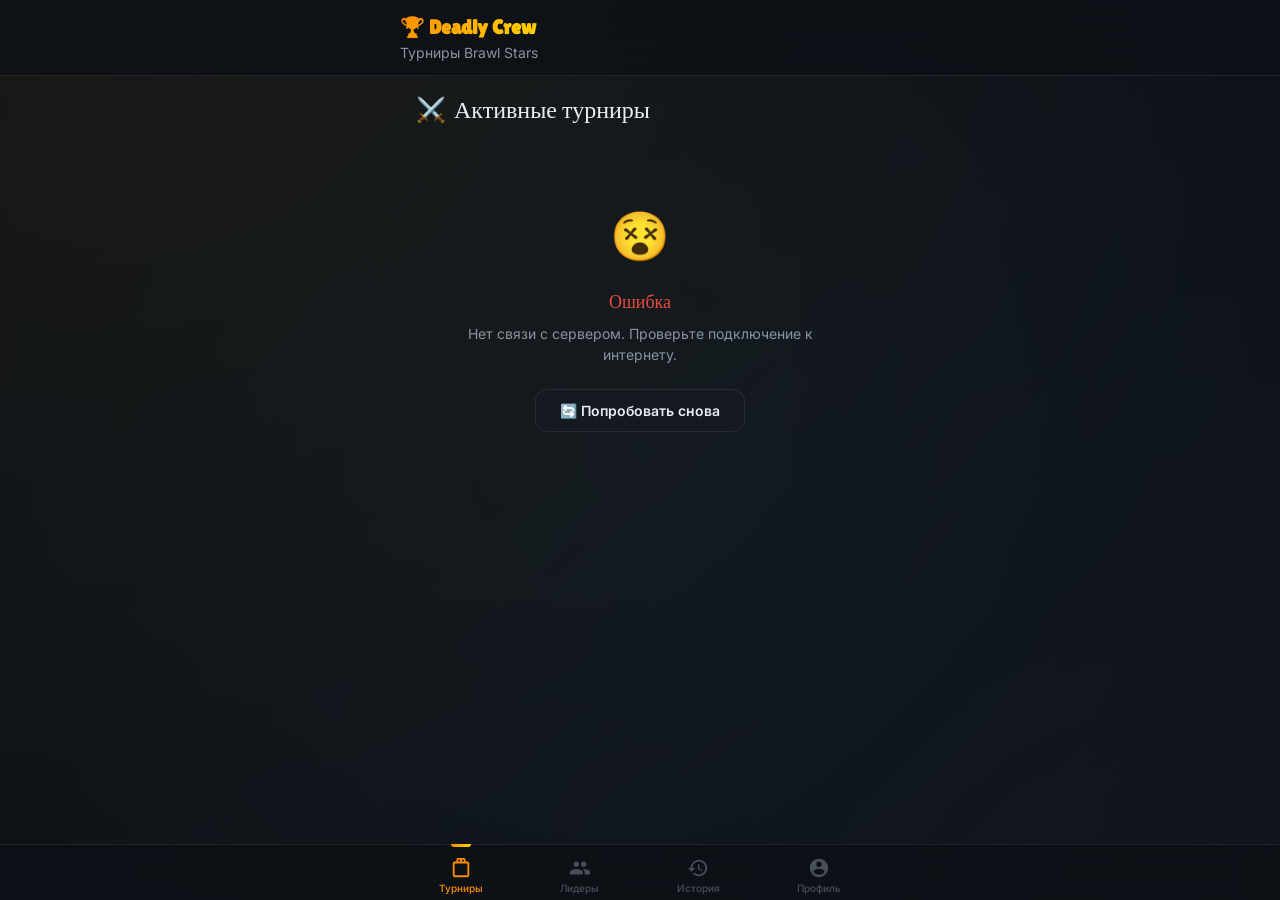
==== index.html @ 85d2be41 "Add files via upload" ====
<!DOCTYPE html>
<html lang="ru">
<head>
  <meta charset="UTF-8">
  <meta name="viewport" content="width=device-width, initial-scale=1.0, maximum-scale=1.0, user-scalable=no">
  <title>Deadly Crew Tournaments</title>
  <link rel="stylesheet" href="css/style.css">
</head>
<body>

  <!-- Header -->
  <header class="header">
    <div class="header__inner">
      <div>
        <h1 class="header__title">🏆 Deadly Crew</h1>
        <p class="header__subtitle">Турниры Brawl Stars</p>
      </div>
      <div id="admin-indicator" class="badge badge--draft hidden">Admin</div>
    </div>
  </header>

  <!-- Main Content -->
  <main class="container page animate-fade-in">
    <div class="page-title">
      <span>⚔️</span> Активные турниры
    </div>

    <!-- Tournaments List -->
    <div id="tournaments-list" class="stagger-children">
      <!-- Loading skeletons will be inserted here -->
    </div>
  </main>

  <!-- Bottom Navigation -->
  <nav class="bottom-nav">
    <div class="bottom-nav__inner">
      <a href="index.html" class="bottom-nav__item bottom-nav__item--active" data-nav="tournaments">
        <svg viewBox="0 0 24 24">
          <path d="M19 5h-2V3c0-1.1-.9-2-2-2H9c-1.1 0-2 .9-2 2v2H5c-1.1 0-2 .9-2 2v13c0 1.1.9 2 2 2h14c1.1 0 2-.9 2-2V7c0-1.1-.9-2-2-2zm-6-2h2v2h-2V3zm-4 0h2v2H9V3zm10 17H5V7h14v13z"/>
        </svg>
        <span>Турниры</span>
      </a>
      <a href="leaderboard.html" class="bottom-nav__item" data-nav="leaderboard">
        <svg viewBox="0 0 24 24">
          <path d="M16 11c1.66 0 2.99-1.34 2.99-3S17.66 5 16 5s-3 1.34-3 3 1.34 3 3 3zm-8 0c1.66 0 2.99-1.34 2.99-3S9.66 5 8 5 5 6.34 5 8s1.34 3 3 3zm0 2c-2.33 0-7 1.17-7 3.5V19h14v-2.5c0-2.33-4.67-3.5-7-3.5zm8 0c-.29 0-.62.02-.97.05 1.16.84 1.97 1.97 1.97 3.45V19h6v-2.5c0-2.33-4.67-3.5-7-3.5z"/>
        </svg>
        <span>Лидеры</span>
      </a>
      <a href="history.html" class="bottom-nav__item" data-nav="history">
        <svg viewBox="0 0 24 24">
          <path d="M13 3c-4.97 0-9 4.03-9 9H1l3.89 3.89.07.14L9 12H6c0-3.87 3.13-7 7-7s7 3.13 7 7-3.13 7-7 7c-1.93 0-3.68-.79-4.94-2.06l-1.42 1.42C8.27 19.99 10.51 21 13 21c4.97 0 9-4.03 9-9s-4.03-9-9-9zm-1 5v5l4.28 2.54.72-1.21-3.5-2.08V8H12z"/>
        </svg>
        <span>История</span>
      </a>
      <a href="profile.html" class="bottom-nav__item" data-nav="profile">
        <svg viewBox="0 0 24 24">
          <path d="M12 2C6.48 2 2 6.48 2 12s4.48 10 10 10 10-4.48 10-10S17.52 2 12 2zm0 3c1.66 0 3 1.34 3 3s-1.34 3-3 3-3-1.34-3-3 1.34-3 3-3zm0 14.2c-2.5 0-4.71-1.28-6-3.22.03-1.99 4-3.08 6-3.08 1.99 0 5.97 1.09 6 3.08-1.29 1.94-3.5 3.22-6 3.22z"/>
        </svg>
        <span>Профиль</span>
      </a>
    </div>
  </nav>

  <!-- Telegram WebApp SDK -->
  <script src="https://telegram.org/js/telegram-web-app.js"></script>
  <!-- App JS -->
  <script src="js/telegram.js"></script>
  <script src="js/api.js"></script>
  <script src="js/app.js"></script>
  <script>
    document.addEventListener('DOMContentLoaded', async () => {
      App.init({ page: 'index', activeNav: 'tournaments' });

      const listContainer = document.getElementById('tournaments-list');
      App.showSkeletons(listContainer, 3);

      try {
        // Check if user is admin
        try {
          const adminCheck = await API.checkAdmin();
          if (adminCheck && adminCheck.is_admin) {
            const ind = document.getElementById('admin-indicator');
            ind.classList.remove('hidden');
            ind.addEventListener('click', () => {
              App.navigate('admin/index.html');
            });
          }
        } catch (e) {
          // Non-admin or unauthorized, ignore
        }

        // Fetch tournaments
        const tournaments = await API.getTournaments();
        listContainer.innerHTML = '';

        // Filter out completed ones, only show draft, registration, active
        const activeTournaments = tournaments.filter(t => t.status !== 'completed');

        if (activeTournaments.length === 0) {
          App.showEmpty(
            listContainer,
            '⚔️',
            'Нет активных турниров',
            'Следите за новостями клуба, скоро начнется новый турнир!'
          );
          return;
        }

        activeTournaments.forEach(t => {
          const card = document.createElement('div');
          card.className = 'card tournament-card animate-slide-up';
          card.addEventListener('click', () => {
            App.navigate('tournament.html', { id: t.id });
          });

          const isRegBadge = t.is_registered ? `<span class="badge badge--registration">✓ Вы участвуете</span>` : '';

          card.innerHTML = `
            <div class="tournament-card__header">
              <h3 class="tournament-card__title">${App.escapeHtml(t.title)}</h3>
              ${App.statusBadge(t.status)}
            </div>
            <p class="tournament-card__desc">${App.escapeHtml(t.description || 'Описание отсутствует.')}</p>
            <div class="tournament-card__meta">
              ${App.modeBadge(t.game_mode)}
              <span class="badge badge--mode">${App.escapeHtml(t.tournament_type)}</span>
              ${isRegBadge}
            </div>
            <div class="tournament-card__footer">
              <span class="tournament-card__players">
                <svg viewBox="0 0 24 24"><path d="M16 11c1.66 0 2.99-1.34 2.99-3S17.66 5 16 5s-3 1.34-3 3 1.34 3 3 3zm-8 0c1.66 0 2.99-1.34 2.99-3S9.66 5 8 5 5 6.34 5 8s1.34 3 3 3zm0 2c-2.33 0-7 1.17-7 3.5V19h14v-2.5c0-2.33-4.67-3.5-7-3.5z"/></svg>
                ${t.participant_count} / ${t.max_participants} участников
              </span>
              <button class="btn btn--primary btn--sm">Подробнее</button>
            </div>`;
          listContainer.appendChild(card);
        });
      } catch (err) {
        App.showError(listContainer, err.message, () => window.location.reload);
      }
    });
  </script>
</body>
</html>
---- css/style.css ----
/* ============================================
   BRAWL STARS TOURNAMENT - DESIGN SYSTEM
   ============================================ */

@import url('https://fonts.googleapis.com/css2?family=Lilita+One&family=Inter:wght@400;500;600;700&display=swap');

/* --- CSS Variables --- */
:root {
  /* Colors */
  --bg-primary: #0D1117;
  --bg-secondary: #161B22;
  --bg-card: rgba(22, 27, 34, 0.85);
  --bg-card-hover: rgba(30, 37, 48, 0.95);
  --bg-glass: rgba(22, 27, 34, 0.6);
  --border-default: rgba(255, 255, 255, 0.08);
  --border-hover: rgba(255, 255, 255, 0.15);

  --text-primary: #E6EDF3;
  --text-secondary: #8B949E;
  --text-muted: #484F58;

  --accent-orange: #FF8C00;
  --accent-orange-glow: rgba(255, 140, 0, 0.3);
  --accent-gold: #FFD700;
  --accent-gold-glow: rgba(255, 215, 0, 0.3);
  --accent-purple: #9B59B6;
  --accent-purple-glow: rgba(155, 89, 182, 0.3);
  --accent-cyan: #00D4FF;
  --accent-cyan-glow: rgba(0, 212, 255, 0.3);
  --accent-green: #2ECC71;
  --accent-red: #E74C3C;
  --accent-red-glow: rgba(231, 76, 60, 0.3);

  /* Gradients */
  --gradient-primary: linear-gradient(135deg, #FF8C00, #FFD700);
  --gradient-secondary: linear-gradient(135deg, #9B59B6, #00D4FF);
  --gradient-danger: linear-gradient(135deg, #E74C3C, #FF6B6B);
  --gradient-success: linear-gradient(135deg, #2ECC71, #27AE60);
  --gradient-gold: linear-gradient(135deg, #FFD700, #FFA500);
  --gradient-silver: linear-gradient(135deg, #C0C0C0, #A8A8A8);
  --gradient-bronze: linear-gradient(135deg, #CD7F32, #B8860B);

  /* Typography */
  --font-display: 'Lilita One', cursive;
  --font-body: 'Inter', -apple-system, BlinkMacSystemFont, sans-serif;

  --text-xs: 0.75rem;
  --text-sm: 0.875rem;
  --text-base: 1rem;
  --text-lg: 1.125rem;
  --text-xl: 1.25rem;
  --text-2xl: 1.5rem;
  --text-3xl: 2rem;

  /* Spacing */
  --space-xs: 4px;
  --space-sm: 8px;
  --space-md: 12px;
  --space-lg: 16px;
  --space-xl: 24px;
  --space-2xl: 32px;
  --space-3xl: 48px;

  /* Border Radius */
  --radius-sm: 8px;
  --radius-md: 12px;
  --radius-lg: 16px;
  --radius-xl: 20px;
  --radius-full: 9999px;

  /* Shadows */
  --shadow-sm: 0 2px 8px rgba(0, 0, 0, 0.2);
  --shadow-md: 0 4px 16px rgba(0, 0, 0, 0.3);
  --shadow-lg: 0 8px 32px rgba(0, 0, 0, 0.4);
  --shadow-glow-orange: 0 0 20px rgba(255, 140, 0, 0.25);
  --shadow-glow-cyan: 0 0 20px rgba(0, 212, 255, 0.25);

  /* Transitions */
  --transition-fast: 0.15s cubic-bezier(0.4, 0, 0.2, 1);
  --transition-normal: 0.3s cubic-bezier(0.4, 0, 0.2, 1);
  --transition-slow: 0.5s cubic-bezier(0.4, 0, 0.2, 1);

  /* Layout */
  --nav-height: 64px;
  --header-height: 56px;
  --content-max-width: 480px;
}

/* --- Reset & Base --- */
*, *::before, *::after {
  box-sizing: border-box;
  margin: 0;
  padding: 0;
}

html {
  font-size: 16px;
  -webkit-tap-highlight-color: transparent;
  -webkit-font-smoothing: antialiased;
  -moz-osx-font-smoothing: grayscale;
}

body {
  font-family: var(--font-body);
  background: var(--bg-primary);
  color: var(--text-primary);
  min-height: 100vh;
  padding-bottom: calc(var(--nav-height) + 16px);
  overflow-x: hidden;
  line-height: 1.5;
}

body::before {
  content: '';
  position: fixed;
  top: -50%;
  left: -50%;
  width: 200%;
  height: 200%;
  background: radial-gradient(circle at 30% 20%, rgba(255, 140, 0, 0.06) 0%, transparent 50%),
              radial-gradient(circle at 70% 80%, rgba(155, 89, 182, 0.04) 0%, transparent 50%),
              radial-gradient(circle at 50% 50%, rgba(0, 212, 255, 0.03) 0%, transparent 60%);
  pointer-events: none;
  z-index: 0;
}

a {
  color: var(--accent-cyan);
  text-decoration: none;
}

img {
  max-width: 100%;
  display: block;
}

ul, ol {
  list-style: none;
}

input, select, textarea, button {
  font-family: var(--font-body);
  font-size: var(--text-base);
}

/* --- Scrollbar --- */
::-webkit-scrollbar {
  width: 4px;
}
::-webkit-scrollbar-track {
  background: transparent;
}
::-webkit-scrollbar-thumb {
  background: var(--text-muted);
  border-radius: var(--radius-full);
}

/* --- Animations --- */
@keyframes fadeIn {
  from { opacity: 0; }
  to { opacity: 1; }
}

@keyframes slideUp {
  from { opacity: 0; transform: translateY(20px); }
  to { opacity: 1; transform: translateY(0); }
}

@keyframes slideDown {
  from { opacity: 0; transform: translateY(-20px); }
  to { opacity: 1; transform: translateY(0); }
}

@keyframes scaleIn {
  from { opacity: 0; transform: scale(0.9); }
  to { opacity: 1; transform: scale(1); }
}

@keyframes shimmer {
  0% { background-position: -200% 0; }
  100% { background-position: 200% 0; }
}

@keyframes pulse {
  0%, 100% { opacity: 1; }
  50% { opacity: 0.5; }
}

@keyframes glow {
  0%, 100% { box-shadow: 0 0 5px var(--accent-orange-glow); }
  50% { box-shadow: 0 0 20px var(--accent-orange-glow), 0 0 40px var(--accent-orange-glow); }
}

@keyframes float {
  0%, 100% { transform: translateY(0); }
  50% { transform: translateY(-6px); }
}

@keyframes rotateIn {
  from { opacity: 0; transform: rotate(-10deg) scale(0.9); }
  to { opacity: 1; transform: rotate(0) scale(1); }
}

.animate-fade-in { animation: fadeIn var(--transition-normal) ease forwards; }
.animate-slide-up { animation: slideUp var(--transition-normal) ease forwards; }
.animate-scale-in { animation: scaleIn var(--transition-normal) ease forwards; }

/* Stagger children */
.stagger-children > * {
  opacity: 0;
  animation: slideUp 0.4s ease forwards;
}
.stagger-children > *:nth-child(1) { animation-delay: 0.05s; }
.stagger-children > *:nth-child(2) { animation-delay: 0.1s; }
.stagger-children > *:nth-child(3) { animation-delay: 0.15s; }
.stagger-children > *:nth-child(4) { animation-delay: 0.2s; }
.stagger-children > *:nth-child(5) { animation-delay: 0.25s; }
.stagger-children > *:nth-child(6) { animation-delay: 0.3s; }
.stagger-children > *:nth-child(7) { animation-delay: 0.35s; }
.stagger-children > *:nth-child(8) { animation-delay: 0.4s; }
.stagger-children > *:nth-child(9) { animation-delay: 0.45s; }
.stagger-children > *:nth-child(10) { animation-delay: 0.5s; }

/* --- Layout --- */
.container {
  max-width: var(--content-max-width);
  margin: 0 auto;
  padding: 0 var(--space-lg);
  position: relative;
  z-index: 1;
}

.page {
  padding-top: var(--space-lg);
  padding-bottom: var(--space-xl);
}

/* --- Header --- */
.header {
  position: sticky;
  top: 0;
  z-index: 100;
  background: rgba(13, 17, 23, 0.85);
  backdrop-filter: blur(20px);
  -webkit-backdrop-filter: blur(20px);
  border-bottom: 1px solid var(--border-default);
  padding: var(--space-md) var(--space-lg);
}

.header__inner {
  max-width: var(--content-max-width);
  margin: 0 auto;
  display: flex;
  align-items: center;
  justify-content: space-between;
  gap: var(--space-md);
}

.header__title {
  font-family: var(--font-display);
  font-size: var(--text-xl);
  background: var(--gradient-primary);
  -webkit-background-clip: text;
  -webkit-text-fill-color: transparent;
  background-clip: text;
}

.header__subtitle {
  font-size: var(--text-sm);
  color: var(--text-secondary);
}

.header__back {
  width: 36px;
  height: 36px;
  border-radius: var(--radius-full);
  border: 1px solid var(--border-default);
  background: var(--bg-card);
  color: var(--text-primary);
  display: flex;
  align-items: center;
  justify-content: center;
  cursor: pointer;
  transition: var(--transition-fast);
  font-size: var(--text-lg);
}

.header__back:hover {
  background: var(--bg-card-hover);
  border-color: var(--border-hover);
}

/* --- Page Title --- */
.page-title {
  font-family: var(--font-display);
  font-size: var(--text-2xl);
  margin-bottom: var(--space-xl);
  display: flex;
  align-items: center;
  gap: var(--space-sm);
}

.page-title span {
  font-size: var(--text-2xl);
}

/* --- Cards --- */
.card {
  background: var(--bg-card);
  backdrop-filter: blur(20px);
  -webkit-backdrop-filter: blur(20px);
  border: 1px solid var(--border-default);
  border-radius: var(--radius-lg);
  padding: var(--space-lg);
  transition: var(--transition-normal);
  position: relative;
  overflow: hidden;
}

.card::before {
  content: '';
  position: absolute;
  top: 0;
  left: 0;
  right: 0;
  height: 2px;
  background: var(--gradient-primary);
  opacity: 0;
  transition: var(--transition-normal);
}

.card:hover {
  background: var(--bg-card-hover);
  border-color: var(--border-hover);
  transform: translateY(-2px);
  box-shadow: var(--shadow-lg);
}

.card:hover::before {
  opacity: 1;
}

.card--active {
  border-color: var(--accent-orange);
  box-shadow: var(--shadow-glow-orange);
}

.card--active::before {
  opacity: 1;
}

/* --- Tournament Card --- */
.tournament-card {
  cursor: pointer;
  margin-bottom: var(--space-md);
}

.tournament-card__header {
  display: flex;
  align-items: flex-start;
  justify-content: space-between;
  margin-bottom: var(--space-md);
}

.tournament-card__title {
  font-family: var(--font-display);
  font-size: var(--text-lg);
  color: var(--text-primary);
  line-height: 1.3;
}

.tournament-card__desc {
  font-size: var(--text-sm);
  color: var(--text-secondary);
  margin-bottom: var(--space-md);
  line-height: 1.5;
  display: -webkit-box;
  -webkit-line-clamp: 2;
  -webkit-box-orient: vertical;
  overflow: hidden;
}

.tournament-card__meta {
  display: flex;
  flex-wrap: wrap;
  gap: var(--space-sm);
  margin-bottom: var(--space-md);
}

.tournament-card__footer {
  display: flex;
  align-items: center;
  justify-content: space-between;
  padding-top: var(--space-md);
  border-top: 1px solid var(--border-default);
}

.tournament-card__players {
  display: flex;
  align-items: center;
  gap: var(--space-xs);
  font-size: var(--text-sm);
  color: var(--text-secondary);
}

.tournament-card__players svg {
  width: 16px;
  height: 16px;
  fill: var(--text-secondary);
}

/* --- Badges --- */
.badge {
  display: inline-flex;
  align-items: center;
  gap: var(--space-xs);
  padding: 4px 10px;
  border-radius: var(--radius-full);
  font-size: var(--text-xs);
  font-weight: 600;
  text-transform: uppercase;
  letter-spacing: 0.5px;
  white-space: nowrap;
}

.badge--registration {
  background: linear-gradient(135deg, rgba(46, 204, 113, 0.2), rgba(39, 174, 96, 0.2));
  color: var(--accent-green);
  border: 1px solid rgba(46, 204, 113, 0.3);
}

.badge--active {
  background: linear-gradient(135deg, rgba(255, 140, 0, 0.2), rgba(255, 215, 0, 0.2));
  color: var(--accent-orange);
  border: 1px solid rgba(255, 140, 0, 0.3);
  animation: glow 2s ease-in-out infinite;
}

.badge--completed {
  background: linear-gradient(135deg, rgba(139, 148, 158, 0.2), rgba(72, 79, 88, 0.2));
  color: var(--text-secondary);
  border: 1px solid rgba(139, 148, 158, 0.2);
}

.badge--draft {
  background: linear-gradient(135deg, rgba(155, 89, 182, 0.2), rgba(142, 68, 173, 0.2));
  color: var(--accent-purple);
  border: 1px solid rgba(155, 89, 182, 0.3);
}

.badge--mode {
  background: linear-gradient(135deg, rgba(0, 212, 255, 0.15), rgba(0, 150, 255, 0.15));
  color: var(--accent-cyan);
  border: 1px solid rgba(0, 212, 255, 0.2);
}

/* --- Buttons --- */
.btn {
  display: inline-flex;
  align-items: center;
  justify-content: center;
  gap: var(--space-sm);
  padding: var(--space-md) var(--space-xl);
  border-radius: var(--radius-md);
  font-weight: 600;
  font-size: var(--text-sm);
  cursor: pointer;
  border: none;
  transition: var(--transition-normal);
  position: relative;
  overflow: hidden;
  text-decoration: none;
  white-space: nowrap;
}

.btn::after {
  content: '';
  position: absolute;
  top: 50%;
  left: 50%;
  width: 0;
  height: 0;
  border-radius: 50%;
  background: rgba(255, 255, 255, 0.15);
  transition: width 0.4s ease, height 0.4s ease;
  transform: translate(-50%, -50%);
}

.btn:active::after {
  width: 200%;
  height: 200%;
}

.btn--primary {
  background: var(--gradient-primary);
  color: #000;
  font-weight: 700;
  box-shadow: var(--shadow-glow-orange);
}

.btn--primary:hover {
  transform: translateY(-1px);
  box-shadow: 0 0 30px var(--accent-orange-glow);
}

.btn--secondary {
  background: var(--bg-card);
  color: var(--text-primary);
  border: 1px solid var(--border-default);
}

.btn--secondary:hover {
  background: var(--bg-card-hover);
  border-color: var(--border-hover);
}

.btn--danger {
  background: var(--gradient-danger);
  color: #fff;
}

.btn--success {
  background: var(--gradient-success);
  color: #fff;
}

.btn--full {
  width: 100%;
}

.btn--sm {
  padding: var(--space-sm) var(--space-md);
  font-size: var(--text-xs);
  border-radius: var(--radius-sm);
}

.btn--lg {
  padding: var(--space-lg) var(--space-2xl);
  font-size: var(--text-base);
  border-radius: var(--radius-lg);
}

.btn:disabled {
  opacity: 0.5;
  cursor: not-allowed;
  transform: none !important;
}

/* --- Bottom Navigation --- */
.bottom-nav {
  position: fixed;
  bottom: 0;
  left: 0;
  right: 0;
  z-index: 200;
  background: rgba(13, 17, 23, 0.9);
  backdrop-filter: blur(20px);
  -webkit-backdrop-filter: blur(20px);
  border-top: 1px solid var(--border-default);
  padding: var(--space-sm) 0;
  padding-bottom: env(safe-area-inset-bottom, 8px);
}

.bottom-nav__inner {
  max-width: var(--content-max-width);
  margin: 0 auto;
  display: flex;
  justify-content: space-around;
  align-items: center;
}

.bottom-nav__item {
  display: flex;
  flex-direction: column;
  align-items: center;
  gap: 2px;
  padding: var(--space-xs) var(--space-md);
  color: var(--text-muted);
  text-decoration: none;
  font-size: 10px;
  font-weight: 500;
  transition: var(--transition-fast);
  border-radius: var(--radius-sm);
  position: relative;
}

.bottom-nav__item svg {
  width: 22px;
  height: 22px;
  fill: currentColor;
  transition: var(--transition-fast);
}

.bottom-nav__item--active {
  color: var(--accent-orange);
}

.bottom-nav__item--active::after {
  content: '';
  position: absolute;
  top: -9px;
  left: 50%;
  transform: translateX(-50%);
  width: 20px;
  height: 3px;
  background: var(--gradient-primary);
  border-radius: 0 0 var(--radius-full) var(--radius-full);
}

.bottom-nav__item:hover {
  color: var(--text-primary);
}

/* --- Forms --- */
.form-group {
  margin-bottom: var(--space-lg);
}

.form-label {
  display: block;
  font-size: var(--text-sm);
  font-weight: 600;
  color: var(--text-secondary);
  margin-bottom: var(--space-sm);
  text-transform: uppercase;
  letter-spacing: 0.5px;
}

.form-input,
.form-select,
.form-textarea {
  width: 100%;
  padding: var(--space-md) var(--space-lg);
  background: var(--bg-secondary);
  border: 1px solid var(--border-default);
  border-radius: var(--radius-md);
  color: var(--text-primary);
  font-size: var(--text-base);
  transition: var(--transition-fast);
  outline: none;
}

.form-input:focus,
.form-select:focus,
.form-textarea:focus {
  border-color: var(--accent-orange);
  box-shadow: 0 0 0 3px var(--accent-orange-glow);
}

.form-input::placeholder,
.form-textarea::placeholder {
  color: var(--text-muted);
}

.form-textarea {
  resize: vertical;
  min-height: 80px;
}

.form-select {
  appearance: none;
  background-image: url("data:image/svg+xml,%3Csvg xmlns='http://www.w3.org/2000/svg' width='12' height='12' fill='%238B949E' viewBox='0 0 16 16'%3E%3Cpath d='M8 11L3 6h10l-5 5z'/%3E%3C/svg%3E");
  background-repeat: no-repeat;
  background-position: right 12px center;
  padding-right: 36px;
}

.form-select option {
  background: var(--bg-secondary);
  color: var(--text-primary);
}

.form-error {
  font-size: var(--text-xs);
  color: var(--accent-red);
  margin-top: var(--space-xs);
}

/* --- Loading Skeleton --- */
.skeleton {
  background: linear-gradient(90deg,
    var(--bg-secondary) 25%,
    rgba(48, 54, 61, 0.6) 50%,
    var(--bg-secondary) 75%
  );
  background-size: 200% 100%;
  animation: shimmer 1.5s ease-in-out infinite;
  border-radius: var(--radius-sm);
}

.skeleton--text {
  height: 14px;
  margin-bottom: var(--space-sm);
}

.skeleton--title {
  height: 22px;
  width: 70%;
  margin-bottom: var(--space-md);
}

.skeleton--badge {
  height: 24px;
  width: 80px;
  border-radius: var(--radius-full);
  display: inline-block;
}

.skeleton--card {
  height: 180px;
  border-radius: var(--radius-lg);
  margin-bottom: var(--space-md);
}

.skeleton--avatar {
  width: 48px;
  height: 48px;
  border-radius: var(--radius-full);
}

/* --- Empty State --- */
.empty-state {
  text-align: center;
  padding: var(--space-3xl) var(--space-xl);
  animation: fadeIn var(--transition-slow) ease;
}

.empty-state__icon {
  font-size: 64px;
  margin-bottom: var(--space-lg);
  animation: float 3s ease-in-out infinite;
}

.empty-state__title {
  font-family: var(--font-display);
  font-size: var(--text-xl);
  margin-bottom: var(--space-sm);
}

.empty-state__text {
  font-size: var(--text-sm);
  color: var(--text-secondary);
  max-width: 260px;
  margin: 0 auto;
}

/* --- Error State --- */
.error-state {
  text-align: center;
  padding: var(--space-3xl) var(--space-xl);
}

.error-state__icon {
  font-size: 48px;
  margin-bottom: var(--space-lg);
}

.error-state__title {
  font-family: var(--font-display);
  font-size: var(--text-lg);
  color: var(--accent-red);
  margin-bottom: var(--space-sm);
}

.error-state__text {
  font-size: var(--text-sm);
  color: var(--text-secondary);
  margin-bottom: var(--space-xl);
}

/* --- Prize Section --- */
.prizes {
  display: flex;
  flex-direction: column;
  gap: var(--space-md);
}

.prize-item {
  display: flex;
  align-items: center;
  gap: var(--space-md);
  padding: var(--space-md);
  border-radius: var(--radius-md);
  background: var(--bg-secondary);
  border: 1px solid var(--border-default);
}

.prize-item__medal {
  width: 40px;
  height: 40px;
  border-radius: var(--radius-full);
  display: flex;
  align-items: center;
  justify-content: center;
  font-size: 20px;
  flex-shrink: 0;
}

.prize-item--gold .prize-item__medal {
  background: var(--gradient-gold);
  box-shadow: 0 0 12px var(--accent-gold-glow);
}

.prize-item--silver .prize-item__medal {
  background: var(--gradient-silver);
}

.prize-item--bronze .prize-item__medal {
  background: var(--gradient-bronze);
}

.prize-item__place {
  font-size: var(--text-xs);
  color: var(--text-secondary);
  text-transform: uppercase;
  letter-spacing: 0.5px;
}

.prize-item__value {
  font-weight: 600;
  font-size: var(--text-sm);
}

/* --- Profile --- */
.profile-header {
  text-align: center;
  padding: var(--space-2xl) 0;
}

.profile-avatar {
  width: 80px;
  height: 80px;
  border-radius: var(--radius-full);
  margin: 0 auto var(--space-lg);
  background: var(--gradient-primary);
  display: flex;
  align-items: center;
  justify-content: center;
  font-size: 36px;
  box-shadow: var(--shadow-glow-orange);
  position: relative;
}

.profile-avatar img {
  width: 100%;
  height: 100%;
  border-radius: var(--radius-full);
  object-fit: cover;
}

.profile-name {
  font-family: var(--font-display);
  font-size: var(--text-2xl);
  margin-bottom: var(--space-xs);
}

.profile-username {
  font-size: var(--text-sm);
  color: var(--text-secondary);
}

.profile-stats {
  display: grid;
  grid-template-columns: repeat(3, 1fr);
  gap: var(--space-md);
  margin: var(--space-xl) 0;
}

.profile-stat {
  text-align: center;
  padding: var(--space-lg);
  background: var(--bg-card);
  border-radius: var(--radius-md);
  border: 1px solid var(--border-default);
}

.profile-stat__value {
  font-family: var(--font-display);
  font-size: var(--text-2xl);
  background: var(--gradient-primary);
  -webkit-background-clip: text;
  -webkit-text-fill-color: transparent;
  background-clip: text;
}

.profile-stat__label {
  font-size: var(--text-xs);
  color: var(--text-secondary);
  margin-top: var(--space-xs);
  text-transform: uppercase;
  letter-spacing: 0.5px;
}

/* --- Leaderboard --- */
.podium {
  display: flex;
  align-items: flex-end;
  justify-content: center;
  gap: var(--space-md);
  padding: var(--space-xl) 0;
  margin-bottom: var(--space-xl);
}

.podium__item {
  display: flex;
  flex-direction: column;
  align-items: center;
  text-align: center;
}

.podium__avatar {
  width: 48px;
  height: 48px;
  border-radius: var(--radius-full);
  background: var(--bg-card);
  display: flex;
  align-items: center;
  justify-content: center;
  font-size: 20px;
  margin-bottom: var(--space-sm);
  border: 2px solid var(--border-default);
}

.podium__item--gold .podium__avatar {
  width: 64px;
  height: 64px;
  font-size: 28px;
  border-color: var(--accent-gold);
  box-shadow: 0 0 15px var(--accent-gold-glow);
}

.podium__item--silver .podium__avatar {
  border-color: #C0C0C0;
}

.podium__item--bronze .podium__avatar {
  border-color: #CD7F32;
}

.podium__name {
  font-size: var(--text-xs);
  font-weight: 600;
  max-width: 80px;
  overflow: hidden;
  text-overflow: ellipsis;
  white-space: nowrap;
}

.podium__bar {
  width: 80px;
  border-radius: var(--radius-sm) var(--radius-sm) 0 0;
  margin-top: var(--space-sm);
  display: flex;
  align-items: center;
  justify-content: center;
  font-family: var(--font-display);
  font-size: var(--text-lg);
  color: rgba(0, 0, 0, 0.7);
}

.podium__item--gold .podium__bar {
  background: var(--gradient-gold);
  height: 100px;
}

.podium__item--silver .podium__bar {
  background: var(--gradient-silver);
  height: 70px;
}

.podium__item--bronze .podium__bar {
  background: var(--gradient-bronze);
  height: 50px;
}

.leaderboard-list {
  display: flex;
  flex-direction: column;
  gap: var(--space-sm);
}

.leaderboard-row {
  display: flex;
  align-items: center;
  gap: var(--space-md);
  padding: var(--space-md) var(--space-lg);
  background: var(--bg-card);
  border: 1px solid var(--border-default);
  border-radius: var(--radius-md);
  transition: var(--transition-fast);
}

.leaderboard-row--me {
  border-color: var(--accent-orange);
  box-shadow: var(--shadow-glow-orange);
}

.leaderboard-row__rank {
  font-family: var(--font-display);
  font-size: var(--text-lg);
  color: var(--text-muted);
  min-width: 30px;
  text-align: center;
}

.leaderboard-row__avatar {
  width: 36px;
  height: 36px;
  border-radius: var(--radius-full);
  background: var(--bg-secondary);
  display: flex;
  align-items: center;
  justify-content: center;
  font-size: 16px;
  flex-shrink: 0;
}

.leaderboard-row__name {
  flex: 1;
  font-weight: 600;
  font-size: var(--text-sm);
  overflow: hidden;
  text-overflow: ellipsis;
  white-space: nowrap;
}

.leaderboard-row__wins {
  font-family: var(--font-display);
  font-size: var(--text-lg);
  background: var(--gradient-primary);
  -webkit-background-clip: text;
  -webkit-text-fill-color: transparent;
  background-clip: text;
}

/* --- Bracket --- */
.bracket-container {
  overflow-x: auto;
  padding: var(--space-lg) 0;
  -webkit-overflow-scrolling: touch;
}

.bracket {
  display: flex;
  gap: var(--space-2xl);
  min-width: max-content;
  padding: var(--space-lg);
}

.bracket__round {
  display: flex;
  flex-direction: column;
  justify-content: space-around;
  gap: var(--space-xl);
  min-width: 200px;
}

.bracket__round-title {
  font-family: var(--font-display);
  font-size: var(--text-sm);
  color: var(--text-secondary);
  text-align: center;
  margin-bottom: var(--space-md);
  text-transform: uppercase;
  letter-spacing: 1px;
}

.bracket__match {
  background: var(--bg-card);
  border: 1px solid var(--border-default);
  border-radius: var(--radius-md);
  overflow: hidden;
  transition: var(--transition-fast);
}

.bracket__match:hover {
  border-color: var(--border-hover);
  box-shadow: var(--shadow-md);
}

.bracket__match--active {
  border-color: var(--accent-orange);
  box-shadow: var(--shadow-glow-orange);
}

.bracket__player {
  display: flex;
  align-items: center;
  gap: var(--space-sm);
  padding: var(--space-sm) var(--space-md);
  font-size: var(--text-sm);
  border-bottom: 1px solid var(--border-default);
  transition: var(--transition-fast);
}

.bracket__player:last-child {
  border-bottom: none;
}

.bracket__player--winner {
  background: rgba(46, 204, 113, 0.1);
  color: var(--accent-green);
  font-weight: 600;
}

.bracket__player--loser {
  opacity: 0.5;
}

.bracket__player--tbd {
  color: var(--text-muted);
  font-style: italic;
}

.bracket__player-name {
  flex: 1;
  overflow: hidden;
  text-overflow: ellipsis;
  white-space: nowrap;
}

.bracket__player-score {
  font-family: var(--font-display);
  font-size: var(--text-sm);
  min-width: 20px;
  text-align: center;
}

/* --- Participants List --- */
.participants-list {
  display: flex;
  flex-direction: column;
  gap: var(--space-sm);
}

.participant-row {
  display: flex;
  align-items: center;
  gap: var(--space-md);
  padding: var(--space-md);
  background: var(--bg-secondary);
  border-radius: var(--radius-md);
  border: 1px solid var(--border-default);
}

.participant-row__avatar {
  width: 32px;
  height: 32px;
  border-radius: var(--radius-full);
  background: var(--bg-card);
  display: flex;
  align-items: center;
  justify-content: center;
  font-size: 14px;
  flex-shrink: 0;
}

.participant-row__name {
  flex: 1;
  font-weight: 500;
  font-size: var(--text-sm);
}

.participant-row__tag {
  font-size: var(--text-xs);
  color: var(--text-muted);
}

/* --- Detail Sections --- */
.detail-section {
  margin-bottom: var(--space-xl);
}

.detail-section__title {
  font-family: var(--font-display);
  font-size: var(--text-lg);
  margin-bottom: var(--space-md);
  display: flex;
  align-items: center;
  gap: var(--space-sm);
}

.detail-row {
  display: flex;
  justify-content: space-between;
  align-items: center;
  padding: var(--space-md) 0;
  border-bottom: 1px solid var(--border-default);
}

.detail-row:last-child {
  border-bottom: none;
}

.detail-row__label {
  font-size: var(--text-sm);
  color: var(--text-secondary);
}

.detail-row__value {
  font-weight: 600;
  font-size: var(--text-sm);
}

/* --- Admin Dashboard --- */
.admin-stats {
  display: grid;
  grid-template-columns: repeat(2, 1fr);
  gap: var(--space-md);
  margin-bottom: var(--space-xl);
}

.admin-stat-card {
  background: var(--bg-card);
  border: 1px solid var(--border-default);
  border-radius: var(--radius-lg);
  padding: var(--space-lg);
  text-align: center;
}

.admin-stat-card__value {
  font-family: var(--font-display);
  font-size: var(--text-3xl);
  background: var(--gradient-primary);
  -webkit-background-clip: text;
  -webkit-text-fill-color: transparent;
  background-clip: text;
}

.admin-stat-card__label {
  font-size: var(--text-xs);
  color: var(--text-secondary);
  text-transform: uppercase;
  letter-spacing: 0.5px;
  margin-top: var(--space-xs);
}

/* --- Admin Match Edit --- */
.match-edit {
  background: var(--bg-card);
  border: 1px solid var(--border-default);
  border-radius: var(--radius-md);
  padding: var(--space-lg);
  margin-bottom: var(--space-md);
}

.match-edit__players {
  display: flex;
  align-items: center;
  justify-content: space-between;
  gap: var(--space-md);
  margin-bottom: var(--space-md);
}

.match-edit__player {
  flex: 1;
  text-align: center;
  padding: var(--space-sm) var(--space-md);
  border-radius: var(--radius-sm);
  cursor: pointer;
  border: 2px solid var(--border-default);
  transition: var(--transition-fast);
  font-size: var(--text-sm);
  font-weight: 500;
}

.match-edit__player:hover {
  border-color: var(--accent-orange);
}

.match-edit__player--selected {
  border-color: var(--accent-green);
  background: rgba(46, 204, 113, 0.1);
  color: var(--accent-green);
}

.match-edit__vs {
  font-family: var(--font-display);
  color: var(--text-muted);
  font-size: var(--text-sm);
}

.match-edit__score {
  display: flex;
  align-items: center;
  gap: var(--space-sm);
  justify-content: center;
}

.match-edit__score input {
  width: 50px;
  text-align: center;
  padding: var(--space-sm);
  background: var(--bg-secondary);
  border: 1px solid var(--border-default);
  border-radius: var(--radius-sm);
  color: var(--text-primary);
  font-size: var(--text-base);
}

/* --- Toast Notifications --- */
.toast {
  position: fixed;
  top: var(--space-xl);
  left: 50%;
  transform: translateX(-50%) translateY(-100px);
  z-index: 1000;
  padding: var(--space-md) var(--space-xl);
  border-radius: var(--radius-md);
  font-size: var(--text-sm);
  font-weight: 600;
  backdrop-filter: blur(20px);
  -webkit-backdrop-filter: blur(20px);
  transition: transform var(--transition-normal);
  max-width: 90%;
  text-align: center;
}

.toast--visible {
  transform: translateX(-50%) translateY(0);
}

.toast--success {
  background: rgba(46, 204, 113, 0.9);
  color: #fff;
}

.toast--error {
  background: rgba(231, 76, 60, 0.9);
  color: #fff;
}

.toast--info {
  background: rgba(0, 212, 255, 0.9);
  color: #000;
}

/* --- Section Divider --- */
.divider {
  height: 1px;
  background: var(--border-default);
  margin: var(--space-xl) 0;
}

/* --- Tag Input --- */
.tag-input-wrapper {
  position: relative;
}

.tag-input-wrapper .form-input {
  padding-left: 36px;
}

.tag-input-wrapper::before {
  content: '#';
  position: absolute;
  left: 14px;
  top: 50%;
  transform: translateY(-50%);
  color: var(--accent-orange);
  font-weight: 700;
  font-size: var(--text-lg);
}

/* --- History Item --- */
.history-item {
  display: flex;
  align-items: center;
  gap: var(--space-md);
  padding: var(--space-lg);
  background: var(--bg-card);
  border: 1px solid var(--border-default);
  border-radius: var(--radius-md);
  margin-bottom: var(--space-md);
  cursor: pointer;
  transition: var(--transition-fast);
}

.history-item:hover {
  background: var(--bg-card-hover);
  border-color: var(--border-hover);
}

.history-item__trophy {
  font-size: 28px;
  flex-shrink: 0;
}

.history-item__info {
  flex: 1;
  min-width: 0;
}

.history-item__title {
  font-weight: 600;
  font-size: var(--text-sm);
  margin-bottom: 2px;
  overflow: hidden;
  text-overflow: ellipsis;
  white-space: nowrap;
}

.history-item__meta {
  font-size: var(--text-xs);
  color: var(--text-secondary);
}

.history-item__winner {
  font-size: var(--text-xs);
  color: var(--accent-gold);
  font-weight: 600;
}

/* --- Modal / Overlay --- */
.modal-overlay {
  position: fixed;
  inset: 0;
  background: rgba(0, 0, 0, 0.7);
  backdrop-filter: blur(8px);
  -webkit-backdrop-filter: blur(8px);
  z-index: 500;
  display: flex;
  align-items: flex-end;
  justify-content: center;
  opacity: 0;
  pointer-events: none;
  transition: var(--transition-normal);
}

.modal-overlay--visible {
  opacity: 1;
  pointer-events: all;
}

.modal {
  background: var(--bg-secondary);
  border-radius: var(--radius-xl) var(--radius-xl) 0 0;
  border: 1px solid var(--border-default);
  border-bottom: none;
  width: 100%;
  max-width: var(--content-max-width);
  max-height: 80vh;
  overflow-y: auto;
  padding: var(--space-xl);
  transform: translateY(100%);
  transition: transform var(--transition-normal);
}

.modal-overlay--visible .modal {
  transform: translateY(0);
}

.modal__handle {
  width: 36px;
  height: 4px;
  background: var(--text-muted);
  border-radius: var(--radius-full);
  margin: 0 auto var(--space-xl);
}

.modal__title {
  font-family: var(--font-display);
  font-size: var(--text-xl);
  margin-bottom: var(--space-lg);
}

/* --- Utility Classes --- */
.text-center { text-align: center; }
.text-muted { color: var(--text-secondary); }
.text-sm { font-size: var(--text-sm); }
.text-xs { font-size: var(--text-xs); }
.font-display { font-family: var(--font-display); }
.mt-sm { margin-top: var(--space-sm); }
.mt-md { margin-top: var(--space-md); }
.mt-lg { margin-top: var(--space-lg); }
.mt-xl { margin-top: var(--space-xl); }
.mb-sm { margin-bottom: var(--space-sm); }
.mb-md { margin-bottom: var(--space-md); }
.mb-lg { margin-bottom: var(--space-lg); }
.mb-xl { margin-bottom: var(--space-xl); }
.gap-sm { gap: var(--space-sm); }
.gap-md { gap: var(--space-md); }
.flex { display: flex; }
.flex-col { flex-direction: column; }
.items-center { align-items: center; }
.justify-between { justify-content: space-between; }
.w-full { width: 100%; }
.hidden { display: none !important; }

/* --- Responsive adjustments --- */
@media (max-width: 360px) {
  :root {
    --text-2xl: 1.3rem;
    --text-3xl: 1.6rem;
    --space-lg: 12px;
    --space-xl: 20px;
  }

  .podium__bar { width: 65px; }
  .profile-stats { gap: var(--space-sm); }
}
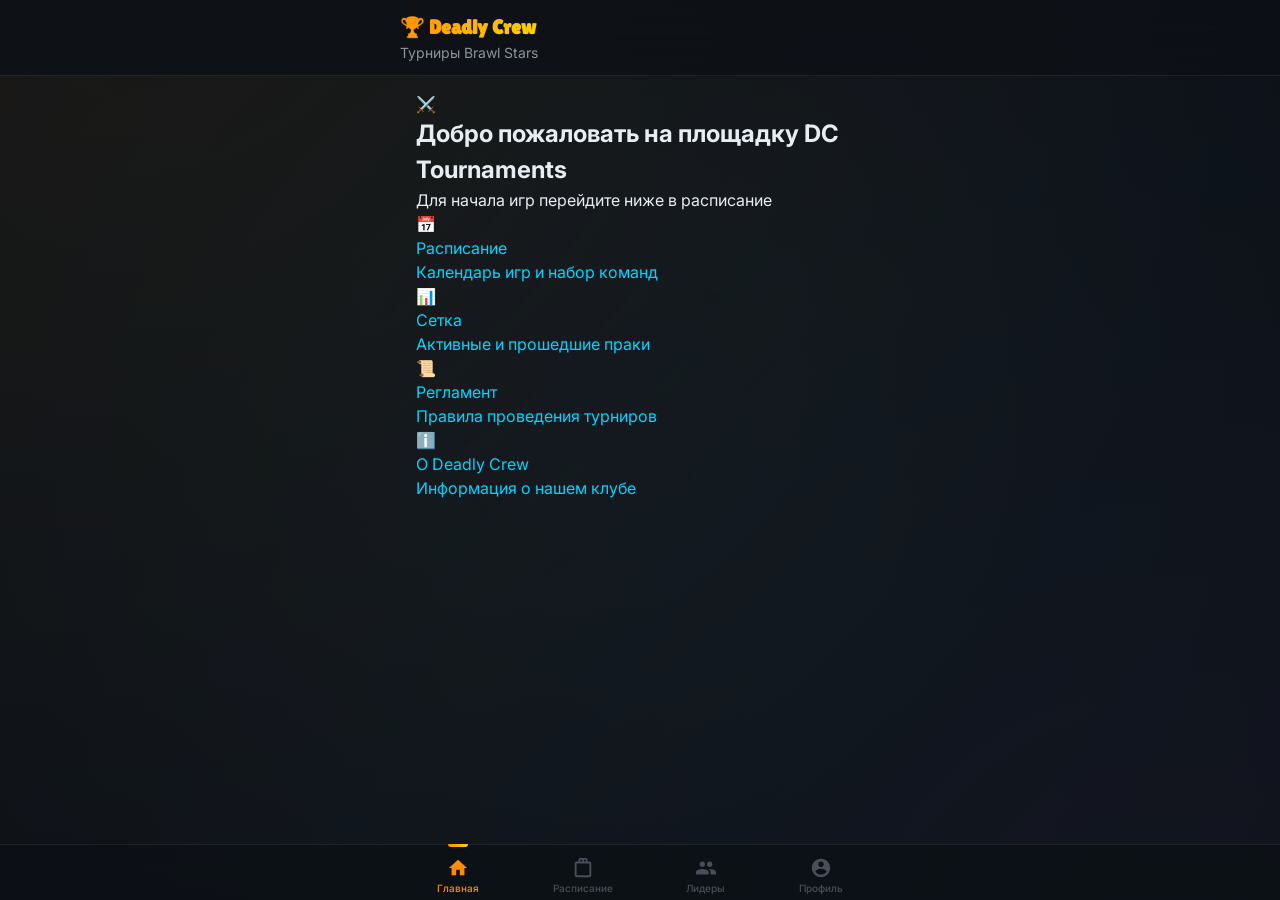
==== commit 9bfded4a: "Add files via upload" ====
--- a/index.html
+++ b/index.html
@@ -20,37 +20,61 @@
   </header>
 
   <!-- Main Content -->
-  <main class="container page animate-fade-in">
-    <div class="page-title">
-      <span>⚔️</span> Активные турниры
+  <main class="container page animate-fade-in" style="padding-bottom:100px">
+    
+    <!-- Welcome Card -->
+    <div class="welcome-card animate-slide-up">
+      <div class="welcome-card__icon">⚔️</div>
+      <h2 class="welcome-card__title">Добро пожаловать на площадку DC Tournaments</h2>
+      <p class="welcome-card__subtitle">Для начала игр перейдите ниже в расписание</p>
     </div>
 
-    <!-- Tournaments List -->
-    <div id="tournaments-list" class="stagger-children">
-      <!-- Loading skeletons will be inserted here -->
+    <!-- Dashboard Plaques Grid -->
+    <div class="dashboard-grid animate-slide-up">
+      <a href="schedule.html" class="dashboard-card dashboard-card--orange">
+        <div class="dashboard-card__icon">📅</div>
+        <div class="dashboard-card__title">Расписание</div>
+        <div class="dashboard-card__desc">Календарь игр и набор команд</div>
+      </a>
+      <a href="brackets-list.html" class="dashboard-card dashboard-card--cyan">
+        <div class="dashboard-card__icon">📊</div>
+        <div class="dashboard-card__title">Сетка</div>
+        <div class="dashboard-card__desc">Активные и прошедшие праки</div>
+      </a>
+      <a href="rules.html" class="dashboard-card dashboard-card--purple">
+        <div class="dashboard-card__icon">📜</div>
+        <div class="dashboard-card__title">Регламент</div>
+        <div class="dashboard-card__desc">Правила проведения турниров</div>
+      </a>
+      <a href="about.html" class="dashboard-card dashboard-card--gold">
+        <div class="dashboard-card__icon">ℹ️</div>
+        <div class="dashboard-card__title">О Deadly Crew</div>
+        <div class="dashboard-card__desc">Информация о нашем клубе</div>
+      </a>
     </div>
+
   </main>
 
   <!-- Bottom Navigation -->
   <nav class="bottom-nav">
     <div class="bottom-nav__inner">
-      <a href="index.html" class="bottom-nav__item bottom-nav__item--active" data-nav="tournaments">
+      <a href="index.html" class="bottom-nav__item bottom-nav__item--active" data-nav="home">
+        <svg viewBox="0 0 24 24">
+          <path d="M10 20v-6h4v6h5v-8h3L12 3 2 12h3v8z"/>
+        </svg>
+        <span>Главная</span>
+      </a>
+      <a href="schedule.html" class="bottom-nav__item" data-nav="schedule">
         <svg viewBox="0 0 24 24">
           <path d="M19 5h-2V3c0-1.1-.9-2-2-2H9c-1.1 0-2 .9-2 2v2H5c-1.1 0-2 .9-2 2v13c0 1.1.9 2 2 2h14c1.1 0 2-.9 2-2V7c0-1.1-.9-2-2-2zm-6-2h2v2h-2V3zm-4 0h2v2H9V3zm10 17H5V7h14v13z"/>
         </svg>
-        <span>Турниры</span>
+        <span>Расписание</span>
       </a>
       <a href="leaderboard.html" class="bottom-nav__item" data-nav="leaderboard">
         <svg viewBox="0 0 24 24">
           <path d="M16 11c1.66 0 2.99-1.34 2.99-3S17.66 5 16 5s-3 1.34-3 3 1.34 3 3 3zm-8 0c1.66 0 2.99-1.34 2.99-3S9.66 5 8 5 5 6.34 5 8s1.34 3 3 3zm0 2c-2.33 0-7 1.17-7 3.5V19h14v-2.5c0-2.33-4.67-3.5-7-3.5zm8 0c-.29 0-.62.02-.97.05 1.16.84 1.97 1.97 1.97 3.45V19h6v-2.5c0-2.33-4.67-3.5-7-3.5z"/>
         </svg>
         <span>Лидеры</span>
-      </a>
-      <a href="history.html" class="bottom-nav__item" data-nav="history">
-        <svg viewBox="0 0 24 24">
-          <path d="M13 3c-4.97 0-9 4.03-9 9H1l3.89 3.89.07.14L9 12H6c0-3.87 3.13-7 7-7s7 3.13 7 7-3.13 7-7 7c-1.93 0-3.68-.79-4.94-2.06l-1.42 1.42C8.27 19.99 10.51 21 13 21c4.97 0 9-4.03 9-9s-4.03-9-9-9zm-1 5v5l4.28 2.54.72-1.21-3.5-2.08V8H12z"/>
-        </svg>
-        <span>История</span>
       </a>
       <a href="profile.html" class="bottom-nav__item" data-nav="profile">
         <svg viewBox="0 0 24 24">
@@ -69,10 +93,26 @@
   <script src="js/app.js"></script>
   <script>
     document.addEventListener('DOMContentLoaded', async () => {
-      App.init({ page: 'index', activeNav: 'tournaments' });
+      App.init({ page: 'home', activeNav: 'home' });
 
-      const listContainer = document.getElementById('tournaments-list');
-      App.showSkeletons(listContainer, 3);
+      // Dynamically load welcome greeting title & subtitle
+      try {
+        const welcomeTitle = await API.getConfig('welcome_title');
+        if (welcomeTitle && welcomeTitle.value) {
+          document.querySelector('.welcome-card__title').innerHTML = welcomeTitle.value;
+        }
+      } catch (e) {
+        console.warn('Failed to load welcome title, using default:', e);
+      }
+
+      try {
+        const welcomeSubtitle = await API.getConfig('welcome_subtitle');
+        if (welcomeSubtitle && welcomeSubtitle.value) {
+          document.querySelector('.welcome-card__subtitle').innerHTML = welcomeSubtitle.value;
+        }
+      } catch (e) {
+        console.warn('Failed to load welcome subtitle, using default:', e);
+      }
 
       try {
         // Check if user is admin
@@ -88,55 +128,8 @@
         } catch (e) {
           // Non-admin or unauthorized, ignore
         }
-
-        // Fetch tournaments
-        const tournaments = await API.getTournaments();
-        listContainer.innerHTML = '';
-
-        // Filter out completed ones, only show draft, registration, active
-        const activeTournaments = tournaments.filter(t => t.status !== 'completed');
-
-        if (activeTournaments.length === 0) {
-          App.showEmpty(
-            listContainer,
-            '⚔️',
-            'Нет активных турниров',
-            'Следите за новостями клуба, скоро начнется новый турнир!'
-          );
-          return;
-        }
-
-        activeTournaments.forEach(t => {
-          const card = document.createElement('div');
-          card.className = 'card tournament-card animate-slide-up';
-          card.addEventListener('click', () => {
-            App.navigate('tournament.html', { id: t.id });
-          });
-
-          const isRegBadge = t.is_registered ? `<span class="badge badge--registration">✓ Вы участвуете</span>` : '';
-
-          card.innerHTML = `
-            <div class="tournament-card__header">
-              <h3 class="tournament-card__title">${App.escapeHtml(t.title)}</h3>
-              ${App.statusBadge(t.status)}
-            </div>
-            <p class="tournament-card__desc">${App.escapeHtml(t.description || 'Описание отсутствует.')}</p>
-            <div class="tournament-card__meta">
-              ${App.modeBadge(t.game_mode)}
-              <span class="badge badge--mode">${App.escapeHtml(t.tournament_type)}</span>
-              ${isRegBadge}
-            </div>
-            <div class="tournament-card__footer">
-              <span class="tournament-card__players">
-                <svg viewBox="0 0 24 24"><path d="M16 11c1.66 0 2.99-1.34 2.99-3S17.66 5 16 5s-3 1.34-3 3 1.34 3 3 3zm-8 0c1.66 0 2.99-1.34 2.99-3S9.66 5 8 5 5 6.34 5 8s1.34 3 3 3zm0 2c-2.33 0-7 1.17-7 3.5V19h14v-2.5c0-2.33-4.67-3.5-7-3.5z"/></svg>
-                ${t.participant_count} / ${t.max_participants} участников
-              </span>
-              <button class="btn btn--primary btn--sm">Подробнее</button>
-            </div>`;
-          listContainer.appendChild(card);
-        });
       } catch (err) {
-        App.showError(listContainer, err.message, () => window.location.reload);
+        console.error('Failed to init dashboard admin check:', err);
       }
     });
   </script>
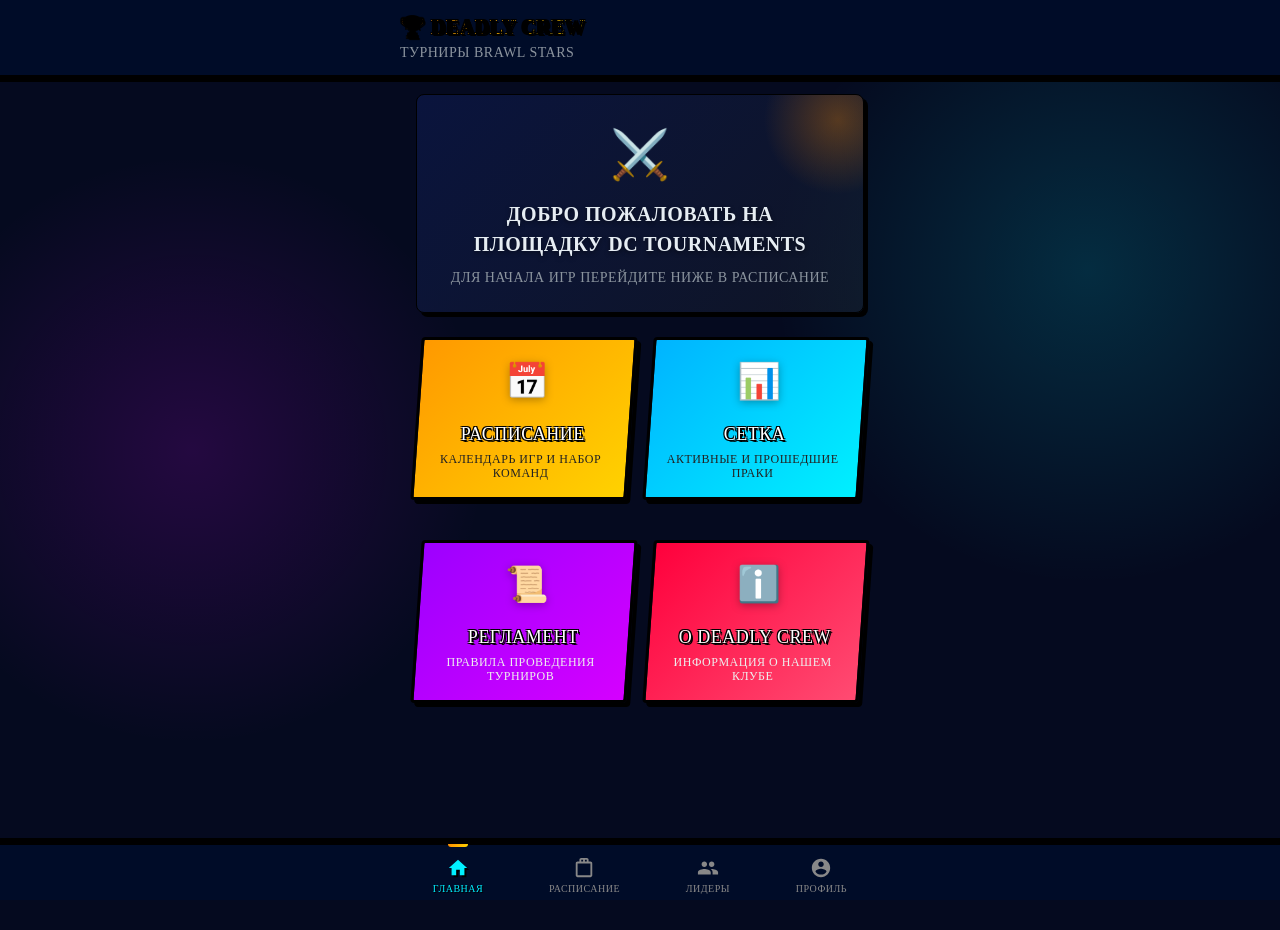
==== commit 80bb05e9: "Add files via upload" ====
--- a/index.html
+++ b/index.html
@@ -1,137 +1,137 @@
-<!DOCTYPE html>
-<html lang="ru">
-<head>
-  <meta charset="UTF-8">
-  <meta name="viewport" content="width=device-width, initial-scale=1.0, maximum-scale=1.0, user-scalable=no">
-  <title>Deadly Crew Tournaments</title>
-  <link rel="stylesheet" href="css/style.css">
-</head>
-<body>
-
-  <!-- Header -->
-  <header class="header">
-    <div class="header__inner">
-      <div>
-        <h1 class="header__title">🏆 Deadly Crew</h1>
-        <p class="header__subtitle">Турниры Brawl Stars</p>
-      </div>
-      <div id="admin-indicator" class="badge badge--draft hidden">Admin</div>
-    </div>
-  </header>
-
-  <!-- Main Content -->
-  <main class="container page animate-fade-in" style="padding-bottom:100px">
-    
-    <!-- Welcome Card -->
-    <div class="welcome-card animate-slide-up">
-      <div class="welcome-card__icon">⚔️</div>
-      <h2 class="welcome-card__title">Добро пожаловать на площадку DC Tournaments</h2>
-      <p class="welcome-card__subtitle">Для начала игр перейдите ниже в расписание</p>
-    </div>
-
-    <!-- Dashboard Plaques Grid -->
-    <div class="dashboard-grid animate-slide-up">
-      <a href="schedule.html" class="dashboard-card dashboard-card--orange">
-        <div class="dashboard-card__icon">📅</div>
-        <div class="dashboard-card__title">Расписание</div>
-        <div class="dashboard-card__desc">Календарь игр и набор команд</div>
-      </a>
-      <a href="brackets-list.html" class="dashboard-card dashboard-card--cyan">
-        <div class="dashboard-card__icon">📊</div>
-        <div class="dashboard-card__title">Сетка</div>
-        <div class="dashboard-card__desc">Активные и прошедшие праки</div>
-      </a>
-      <a href="rules.html" class="dashboard-card dashboard-card--purple">
-        <div class="dashboard-card__icon">📜</div>
-        <div class="dashboard-card__title">Регламент</div>
-        <div class="dashboard-card__desc">Правила проведения турниров</div>
-      </a>
-      <a href="about.html" class="dashboard-card dashboard-card--gold">
-        <div class="dashboard-card__icon">ℹ️</div>
-        <div class="dashboard-card__title">О Deadly Crew</div>
-        <div class="dashboard-card__desc">Информация о нашем клубе</div>
-      </a>
-    </div>
-
-  </main>
-
-  <!-- Bottom Navigation -->
-  <nav class="bottom-nav">
-    <div class="bottom-nav__inner">
-      <a href="index.html" class="bottom-nav__item bottom-nav__item--active" data-nav="home">
-        <svg viewBox="0 0 24 24">
-          <path d="M10 20v-6h4v6h5v-8h3L12 3 2 12h3v8z"/>
-        </svg>
-        <span>Главная</span>
-      </a>
-      <a href="schedule.html" class="bottom-nav__item" data-nav="schedule">
-        <svg viewBox="0 0 24 24">
-          <path d="M19 5h-2V3c0-1.1-.9-2-2-2H9c-1.1 0-2 .9-2 2v2H5c-1.1 0-2 .9-2 2v13c0 1.1.9 2 2 2h14c1.1 0 2-.9 2-2V7c0-1.1-.9-2-2-2zm-6-2h2v2h-2V3zm-4 0h2v2H9V3zm10 17H5V7h14v13z"/>
-        </svg>
-        <span>Расписание</span>
-      </a>
-      <a href="leaderboard.html" class="bottom-nav__item" data-nav="leaderboard">
-        <svg viewBox="0 0 24 24">
-          <path d="M16 11c1.66 0 2.99-1.34 2.99-3S17.66 5 16 5s-3 1.34-3 3 1.34 3 3 3zm-8 0c1.66 0 2.99-1.34 2.99-3S9.66 5 8 5 5 6.34 5 8s1.34 3 3 3zm0 2c-2.33 0-7 1.17-7 3.5V19h14v-2.5c0-2.33-4.67-3.5-7-3.5zm8 0c-.29 0-.62.02-.97.05 1.16.84 1.97 1.97 1.97 3.45V19h6v-2.5c0-2.33-4.67-3.5-7-3.5z"/>
-        </svg>
-        <span>Лидеры</span>
-      </a>
-      <a href="profile.html" class="bottom-nav__item" data-nav="profile">
-        <svg viewBox="0 0 24 24">
-          <path d="M12 2C6.48 2 2 6.48 2 12s4.48 10 10 10 10-4.48 10-10S17.52 2 12 2zm0 3c1.66 0 3 1.34 3 3s-1.34 3-3 3-3-1.34-3-3 1.34-3 3-3zm0 14.2c-2.5 0-4.71-1.28-6-3.22.03-1.99 4-3.08 6-3.08 1.99 0 5.97 1.09 6 3.08-1.29 1.94-3.5 3.22-6 3.22z"/>
-        </svg>
-        <span>Профиль</span>
-      </a>
-    </div>
-  </nav>
-
-  <!-- Telegram WebApp SDK -->
-  <script src="https://telegram.org/js/telegram-web-app.js"></script>
-  <!-- App JS -->
-  <script src="js/telegram.js"></script>
-  <script src="js/api.js"></script>
-  <script src="js/app.js"></script>
-  <script>
-    document.addEventListener('DOMContentLoaded', async () => {
-      App.init({ page: 'home', activeNav: 'home' });
-
-      // Dynamically load welcome greeting title & subtitle
-      try {
-        const welcomeTitle = await API.getConfig('welcome_title');
-        if (welcomeTitle && welcomeTitle.value) {
-          document.querySelector('.welcome-card__title').innerHTML = welcomeTitle.value;
-        }
-      } catch (e) {
-        console.warn('Failed to load welcome title, using default:', e);
-      }
-
-      try {
-        const welcomeSubtitle = await API.getConfig('welcome_subtitle');
-        if (welcomeSubtitle && welcomeSubtitle.value) {
-          document.querySelector('.welcome-card__subtitle').innerHTML = welcomeSubtitle.value;
-        }
-      } catch (e) {
-        console.warn('Failed to load welcome subtitle, using default:', e);
-      }
-
-      try {
-        // Check if user is admin
-        try {
-          const adminCheck = await API.checkAdmin();
-          if (adminCheck && adminCheck.is_admin) {
-            const ind = document.getElementById('admin-indicator');
-            ind.classList.remove('hidden');
-            ind.addEventListener('click', () => {
-              App.navigate('admin/index.html');
-            });
-          }
-        } catch (e) {
-          // Non-admin or unauthorized, ignore
-        }
-      } catch (err) {
-        console.error('Failed to init dashboard admin check:', err);
-      }
-    });
-  </script>
-</body>
-</html>
+<!DOCTYPE html>
+<html lang="ru">
+<head>
+  <meta charset="UTF-8">
+  <meta name="viewport" content="width=device-width, initial-scale=1.0, maximum-scale=1.0, user-scalable=no">
+  <title>Deadly Crew Tournaments</title>
+  <link rel="stylesheet" href="css/style.css?v=1781714618">
+</head>
+<body>
+
+  <!-- Header -->
+  <header class="header">
+    <div class="header__inner">
+      <div>
+        <h1 class="header__title">🏆 Deadly Crew</h1>
+        <p class="header__subtitle">Турниры Brawl Stars</p>
+      </div>
+      <div id="admin-indicator" class="badge badge--draft hidden">Admin</div>
+    </div>
+  </header>
+
+  <!-- Main Content -->
+  <main class="container page animate-fade-in" style="padding-bottom:100px">
+    
+    <!-- Welcome Card -->
+    <div class="welcome-card animate-slide-up">
+      <div class="welcome-card__icon">⚔️</div>
+      <h2 class="welcome-card__title">Добро пожаловать на площадку DC Tournaments</h2>
+      <p class="welcome-card__subtitle">Для начала игр перейдите ниже в расписание</p>
+    </div>
+
+    <!-- Dashboard Plaques Grid -->
+    <div class="dashboard-grid animate-slide-up">
+      <a href="schedule.html" class="dashboard-card dashboard-card--orange">
+        <div class="dashboard-card__icon">📅</div>
+        <div class="dashboard-card__title">Расписание</div>
+        <div class="dashboard-card__desc">Календарь игр и набор команд</div>
+      </a>
+      <a href="brackets-list.html" class="dashboard-card dashboard-card--cyan">
+        <div class="dashboard-card__icon">📊</div>
+        <div class="dashboard-card__title">Сетка</div>
+        <div class="dashboard-card__desc">Активные и прошедшие праки</div>
+      </a>
+      <a href="rules.html" class="dashboard-card dashboard-card--purple">
+        <div class="dashboard-card__icon">📜</div>
+        <div class="dashboard-card__title">Регламент</div>
+        <div class="dashboard-card__desc">Правила проведения турниров</div>
+      </a>
+      <a href="about.html" class="dashboard-card dashboard-card--gold">
+        <div class="dashboard-card__icon">ℹ️</div>
+        <div class="dashboard-card__title">О Deadly Crew</div>
+        <div class="dashboard-card__desc">Информация о нашем клубе</div>
+      </a>
+    </div>
+
+  </main>
+
+  <!-- Bottom Navigation -->
+  <nav class="bottom-nav">
+    <div class="bottom-nav__inner">
+      <a href="index.html" class="bottom-nav__item bottom-nav__item--active" data-nav="home">
+        <svg viewBox="0 0 24 24">
+          <path d="M10 20v-6h4v6h5v-8h3L12 3 2 12h3v8z"/>
+        </svg>
+        <span>Главная</span>
+      </a>
+      <a href="schedule.html" class="bottom-nav__item" data-nav="schedule">
+        <svg viewBox="0 0 24 24">
+          <path d="M19 5h-2V3c0-1.1-.9-2-2-2H9c-1.1 0-2 .9-2 2v2H5c-1.1 0-2 .9-2 2v13c0 1.1.9 2 2 2h14c1.1 0 2-.9 2-2V7c0-1.1-.9-2-2-2zm-6-2h2v2h-2V3zm-4 0h2v2H9V3zm10 17H5V7h14v13z"/>
+        </svg>
+        <span>Расписание</span>
+      </a>
+      <a href="leaderboard.html" class="bottom-nav__item" data-nav="leaderboard">
+        <svg viewBox="0 0 24 24">
+          <path d="M16 11c1.66 0 2.99-1.34 2.99-3S17.66 5 16 5s-3 1.34-3 3 1.34 3 3 3zm-8 0c1.66 0 2.99-1.34 2.99-3S9.66 5 8 5 5 6.34 5 8s1.34 3 3 3zm0 2c-2.33 0-7 1.17-7 3.5V19h14v-2.5c0-2.33-4.67-3.5-7-3.5zm8 0c-.29 0-.62.02-.97.05 1.16.84 1.97 1.97 1.97 3.45V19h6v-2.5c0-2.33-4.67-3.5-7-3.5z"/>
+        </svg>
+        <span>Лидеры</span>
+      </a>
+      <a href="profile.html" class="bottom-nav__item" data-nav="profile">
+        <svg viewBox="0 0 24 24">
+          <path d="M12 2C6.48 2 2 6.48 2 12s4.48 10 10 10 10-4.48 10-10S17.52 2 12 2zm0 3c1.66 0 3 1.34 3 3s-1.34 3-3 3-3-1.34-3-3 1.34-3 3-3zm0 14.2c-2.5 0-4.71-1.28-6-3.22.03-1.99 4-3.08 6-3.08 1.99 0 5.97 1.09 6 3.08-1.29 1.94-3.5 3.22-6 3.22z"/>
+        </svg>
+        <span>Профиль</span>
+      </a>
+    </div>
+  </nav>
+
+  <!-- Telegram WebApp SDK -->
+  <script src="https://telegram.org/js/telegram-web-app.js"></script>
+  <!-- App JS -->
+  <script src="js/telegram.js"></script>
+  <script src="js/api.js"></script>
+  <script src="js/app.js"></script>
+  <script>
+    document.addEventListener('DOMContentLoaded', async () => {
+      App.init({ page: 'home', activeNav: 'home' });
+
+      // Dynamically load welcome greeting title & subtitle
+      try {
+        const welcomeTitle = await API.getConfig('welcome_title');
+        if (welcomeTitle && welcomeTitle.value) {
+          document.querySelector('.welcome-card__title').innerHTML = welcomeTitle.value;
+        }
+      } catch (e) {
+        console.warn('Failed to load welcome title, using default:', e);
+      }
+
+      try {
+        const welcomeSubtitle = await API.getConfig('welcome_subtitle');
+        if (welcomeSubtitle && welcomeSubtitle.value) {
+          document.querySelector('.welcome-card__subtitle').innerHTML = welcomeSubtitle.value;
+        }
+      } catch (e) {
+        console.warn('Failed to load welcome subtitle, using default:', e);
+      }
+
+      try {
+        // Check if user is admin
+        try {
+          const adminCheck = await API.checkAdmin();
+          if (adminCheck && adminCheck.is_admin) {
+            const ind = document.getElementById('admin-indicator');
+            ind.classList.remove('hidden');
+            ind.addEventListener('click', () => {
+              App.navigate('admin/index.html');
+            });
+          }
+        } catch (e) {
+          // Non-admin or unauthorized, ignore
+        }
+      } catch (err) {
+        console.error('Failed to init dashboard admin check:', err);
+      }
+    });
+  </script>
+</body>
+</html>
--- a/css/style.css
+++ b/css/style.css
@@ -1,1501 +1,1785 @@
-/* ============================================
-   BRAWL STARS TOURNAMENT - DESIGN SYSTEM
-   ============================================ */
-
-@import url('https://fonts.googleapis.com/css2?family=Lilita+One&family=Inter:wght@400;500;600;700&display=swap');
-
-/* --- CSS Variables --- */
-:root {
-  /* Colors */
-  --bg-primary: #0D1117;
-  --bg-secondary: #161B22;
-  --bg-card: rgba(22, 27, 34, 0.85);
-  --bg-card-hover: rgba(30, 37, 48, 0.95);
-  --bg-glass: rgba(22, 27, 34, 0.6);
-  --border-default: rgba(255, 255, 255, 0.08);
-  --border-hover: rgba(255, 255, 255, 0.15);
-
-  --text-primary: #E6EDF3;
-  --text-secondary: #8B949E;
-  --text-muted: #484F58;
-
-  --accent-orange: #FF8C00;
-  --accent-orange-glow: rgba(255, 140, 0, 0.3);
-  --accent-gold: #FFD700;
-  --accent-gold-glow: rgba(255, 215, 0, 0.3);
-  --accent-purple: #9B59B6;
-  --accent-purple-glow: rgba(155, 89, 182, 0.3);
-  --accent-cyan: #00D4FF;
-  --accent-cyan-glow: rgba(0, 212, 255, 0.3);
-  --accent-green: #2ECC71;
-  --accent-red: #E74C3C;
-  --accent-red-glow: rgba(231, 76, 60, 0.3);
-
-  /* Gradients */
-  --gradient-primary: linear-gradient(135deg, #FF8C00, #FFD700);
-  --gradient-secondary: linear-gradient(135deg, #9B59B6, #00D4FF);
-  --gradient-danger: linear-gradient(135deg, #E74C3C, #FF6B6B);
-  --gradient-success: linear-gradient(135deg, #2ECC71, #27AE60);
-  --gradient-gold: linear-gradient(135deg, #FFD700, #FFA500);
-  --gradient-silver: linear-gradient(135deg, #C0C0C0, #A8A8A8);
-  --gradient-bronze: linear-gradient(135deg, #CD7F32, #B8860B);
-
-  /* Typography */
-  --font-display: 'Lilita One', cursive;
-  --font-body: 'Inter', -apple-system, BlinkMacSystemFont, sans-serif;
-
-  --text-xs: 0.75rem;
-  --text-sm: 0.875rem;
-  --text-base: 1rem;
-  --text-lg: 1.125rem;
-  --text-xl: 1.25rem;
-  --text-2xl: 1.5rem;
-  --text-3xl: 2rem;
-
-  /* Spacing */
-  --space-xs: 4px;
-  --space-sm: 8px;
-  --space-md: 12px;
-  --space-lg: 16px;
-  --space-xl: 24px;
-  --space-2xl: 32px;
-  --space-3xl: 48px;
-
-  /* Border Radius */
-  --radius-sm: 8px;
-  --radius-md: 12px;
-  --radius-lg: 16px;
-  --radius-xl: 20px;
-  --radius-full: 9999px;
-
-  /* Shadows */
-  --shadow-sm: 0 2px 8px rgba(0, 0, 0, 0.2);
-  --shadow-md: 0 4px 16px rgba(0, 0, 0, 0.3);
-  --shadow-lg: 0 8px 32px rgba(0, 0, 0, 0.4);
-  --shadow-glow-orange: 0 0 20px rgba(255, 140, 0, 0.25);
-  --shadow-glow-cyan: 0 0 20px rgba(0, 212, 255, 0.25);
-
-  /* Transitions */
-  --transition-fast: 0.15s cubic-bezier(0.4, 0, 0.2, 1);
-  --transition-normal: 0.3s cubic-bezier(0.4, 0, 0.2, 1);
-  --transition-slow: 0.5s cubic-bezier(0.4, 0, 0.2, 1);
-
-  /* Layout */
-  --nav-height: 64px;
-  --header-height: 56px;
-  --content-max-width: 480px;
-}
-
-/* --- Reset & Base --- */
-*, *::before, *::after {
-  box-sizing: border-box;
-  margin: 0;
-  padding: 0;
-}
-
-html {
-  font-size: 16px;
-  -webkit-tap-highlight-color: transparent;
-  -webkit-font-smoothing: antialiased;
-  -moz-osx-font-smoothing: grayscale;
-}
-
-body {
-  font-family: var(--font-body);
-  background: var(--bg-primary);
-  color: var(--text-primary);
-  min-height: 100vh;
-  padding-bottom: calc(var(--nav-height) + 16px);
-  overflow-x: hidden;
-  line-height: 1.5;
-}
-
-body::before {
-  content: '';
-  position: fixed;
-  top: -50%;
-  left: -50%;
-  width: 200%;
-  height: 200%;
-  background: radial-gradient(circle at 30% 20%, rgba(255, 140, 0, 0.06) 0%, transparent 50%),
-              radial-gradient(circle at 70% 80%, rgba(155, 89, 182, 0.04) 0%, transparent 50%),
-              radial-gradient(circle at 50% 50%, rgba(0, 212, 255, 0.03) 0%, transparent 60%);
-  pointer-events: none;
-  z-index: 0;
-}
-
-a {
-  color: var(--accent-cyan);
-  text-decoration: none;
-}
-
-img {
-  max-width: 100%;
-  display: block;
-}
-
-ul, ol {
-  list-style: none;
-}
-
-input, select, textarea, button {
-  font-family: var(--font-body);
-  font-size: var(--text-base);
-}
-
-/* --- Scrollbar --- */
-::-webkit-scrollbar {
-  width: 4px;
-}
-::-webkit-scrollbar-track {
-  background: transparent;
-}
-::-webkit-scrollbar-thumb {
-  background: var(--text-muted);
-  border-radius: var(--radius-full);
-}
-
-/* --- Animations --- */
-@keyframes fadeIn {
-  from { opacity: 0; }
-  to { opacity: 1; }
-}
-
-@keyframes slideUp {
-  from { opacity: 0; transform: translateY(20px); }
-  to { opacity: 1; transform: translateY(0); }
-}
-
-@keyframes slideDown {
-  from { opacity: 0; transform: translateY(-20px); }
-  to { opacity: 1; transform: translateY(0); }
-}
-
-@keyframes scaleIn {
-  from { opacity: 0; transform: scale(0.9); }
-  to { opacity: 1; transform: scale(1); }
-}
-
-@keyframes shimmer {
-  0% { background-position: -200% 0; }
-  100% { background-position: 200% 0; }
-}
-
-@keyframes pulse {
-  0%, 100% { opacity: 1; }
-  50% { opacity: 0.5; }
-}
-
-@keyframes glow {
-  0%, 100% { box-shadow: 0 0 5px var(--accent-orange-glow); }
-  50% { box-shadow: 0 0 20px var(--accent-orange-glow), 0 0 40px var(--accent-orange-glow); }
-}
-
-@keyframes float {
-  0%, 100% { transform: translateY(0); }
-  50% { transform: translateY(-6px); }
-}
-
-@keyframes rotateIn {
-  from { opacity: 0; transform: rotate(-10deg) scale(0.9); }
-  to { opacity: 1; transform: rotate(0) scale(1); }
-}
-
-.animate-fade-in { animation: fadeIn var(--transition-normal) ease forwards; }
-.animate-slide-up { animation: slideUp var(--transition-normal) ease forwards; }
-.animate-scale-in { animation: scaleIn var(--transition-normal) ease forwards; }
-
-/* Stagger children */
-.stagger-children > * {
-  opacity: 0;
-  animation: slideUp 0.4s ease forwards;
-}
-.stagger-children > *:nth-child(1) { animation-delay: 0.05s; }
-.stagger-children > *:nth-child(2) { animation-delay: 0.1s; }
-.stagger-children > *:nth-child(3) { animation-delay: 0.15s; }
-.stagger-children > *:nth-child(4) { animation-delay: 0.2s; }
-.stagger-children > *:nth-child(5) { animation-delay: 0.25s; }
-.stagger-children > *:nth-child(6) { animation-delay: 0.3s; }
-.stagger-children > *:nth-child(7) { animation-delay: 0.35s; }
-.stagger-children > *:nth-child(8) { animation-delay: 0.4s; }
-.stagger-children > *:nth-child(9) { animation-delay: 0.45s; }
-.stagger-children > *:nth-child(10) { animation-delay: 0.5s; }
-
-/* --- Layout --- */
-.container {
-  max-width: var(--content-max-width);
-  margin: 0 auto;
-  padding: 0 var(--space-lg);
-  position: relative;
-  z-index: 1;
-}
-
-.page {
-  padding-top: var(--space-lg);
-  padding-bottom: var(--space-xl);
-}
-
-/* --- Header --- */
-.header {
-  position: sticky;
-  top: 0;
-  z-index: 100;
-  background: rgba(13, 17, 23, 0.85);
-  backdrop-filter: blur(20px);
-  -webkit-backdrop-filter: blur(20px);
-  border-bottom: 1px solid var(--border-default);
-  padding: var(--space-md) var(--space-lg);
-}
-
-.header__inner {
-  max-width: var(--content-max-width);
-  margin: 0 auto;
-  display: flex;
-  align-items: center;
-  justify-content: space-between;
-  gap: var(--space-md);
-}
-
-.header__title {
-  font-family: var(--font-display);
-  font-size: var(--text-xl);
-  background: var(--gradient-primary);
-  -webkit-background-clip: text;
-  -webkit-text-fill-color: transparent;
-  background-clip: text;
-}
-
-.header__subtitle {
-  font-size: var(--text-sm);
-  color: var(--text-secondary);
-}
-
-.header__back {
-  width: 36px;
-  height: 36px;
-  border-radius: var(--radius-full);
-  border: 1px solid var(--border-default);
-  background: var(--bg-card);
-  color: var(--text-primary);
-  display: flex;
-  align-items: center;
-  justify-content: center;
-  cursor: pointer;
-  transition: var(--transition-fast);
-  font-size: var(--text-lg);
-}
-
-.header__back:hover {
-  background: var(--bg-card-hover);
-  border-color: var(--border-hover);
-}
-
-/* --- Page Title --- */
-.page-title {
-  font-family: var(--font-display);
-  font-size: var(--text-2xl);
-  margin-bottom: var(--space-xl);
-  display: flex;
-  align-items: center;
-  gap: var(--space-sm);
-}
-
-.page-title span {
-  font-size: var(--text-2xl);
-}
-
-/* --- Cards --- */
-.card {
-  background: var(--bg-card);
-  backdrop-filter: blur(20px);
-  -webkit-backdrop-filter: blur(20px);
-  border: 1px solid var(--border-default);
-  border-radius: var(--radius-lg);
-  padding: var(--space-lg);
-  transition: var(--transition-normal);
-  position: relative;
-  overflow: hidden;
-}
-
-.card::before {
-  content: '';
-  position: absolute;
-  top: 0;
-  left: 0;
-  right: 0;
-  height: 2px;
-  background: var(--gradient-primary);
-  opacity: 0;
-  transition: var(--transition-normal);
-}
-
-.card:hover {
-  background: var(--bg-card-hover);
-  border-color: var(--border-hover);
-  transform: translateY(-2px);
-  box-shadow: var(--shadow-lg);
-}
-
-.card:hover::before {
-  opacity: 1;
-}
-
-.card--active {
-  border-color: var(--accent-orange);
-  box-shadow: var(--shadow-glow-orange);
-}
-
-.card--active::before {
-  opacity: 1;
-}
-
-/* --- Tournament Card --- */
-.tournament-card {
-  cursor: pointer;
-  margin-bottom: var(--space-md);
-}
-
-.tournament-card__header {
-  display: flex;
-  align-items: flex-start;
-  justify-content: space-between;
-  margin-bottom: var(--space-md);
-}
-
-.tournament-card__title {
-  font-family: var(--font-display);
-  font-size: var(--text-lg);
-  color: var(--text-primary);
-  line-height: 1.3;
-}
-
-.tournament-card__desc {
-  font-size: var(--text-sm);
-  color: var(--text-secondary);
-  margin-bottom: var(--space-md);
-  line-height: 1.5;
-  display: -webkit-box;
-  -webkit-line-clamp: 2;
-  -webkit-box-orient: vertical;
-  overflow: hidden;
-}
-
-.tournament-card__meta {
-  display: flex;
-  flex-wrap: wrap;
-  gap: var(--space-sm);
-  margin-bottom: var(--space-md);
-}
-
-.tournament-card__footer {
-  display: flex;
-  align-items: center;
-  justify-content: space-between;
-  padding-top: var(--space-md);
-  border-top: 1px solid var(--border-default);
-}
-
-.tournament-card__players {
-  display: flex;
-  align-items: center;
-  gap: var(--space-xs);
-  font-size: var(--text-sm);
-  color: var(--text-secondary);
-}
-
-.tournament-card__players svg {
-  width: 16px;
-  height: 16px;
-  fill: var(--text-secondary);
-}
-
-/* --- Badges --- */
-.badge {
-  display: inline-flex;
-  align-items: center;
-  gap: var(--space-xs);
-  padding: 4px 10px;
-  border-radius: var(--radius-full);
-  font-size: var(--text-xs);
-  font-weight: 600;
-  text-transform: uppercase;
-  letter-spacing: 0.5px;
-  white-space: nowrap;
-}
-
-.badge--registration {
-  background: linear-gradient(135deg, rgba(46, 204, 113, 0.2), rgba(39, 174, 96, 0.2));
-  color: var(--accent-green);
-  border: 1px solid rgba(46, 204, 113, 0.3);
-}
-
-.badge--active {
-  background: linear-gradient(135deg, rgba(255, 140, 0, 0.2), rgba(255, 215, 0, 0.2));
-  color: var(--accent-orange);
-  border: 1px solid rgba(255, 140, 0, 0.3);
-  animation: glow 2s ease-in-out infinite;
-}
-
-.badge--completed {
-  background: linear-gradient(135deg, rgba(139, 148, 158, 0.2), rgba(72, 79, 88, 0.2));
-  color: var(--text-secondary);
-  border: 1px solid rgba(139, 148, 158, 0.2);
-}
-
-.badge--draft {
-  background: linear-gradient(135deg, rgba(155, 89, 182, 0.2), rgba(142, 68, 173, 0.2));
-  color: var(--accent-purple);
-  border: 1px solid rgba(155, 89, 182, 0.3);
-}
-
-.badge--mode {
-  background: linear-gradient(135deg, rgba(0, 212, 255, 0.15), rgba(0, 150, 255, 0.15));
-  color: var(--accent-cyan);
-  border: 1px solid rgba(0, 212, 255, 0.2);
-}
-
-/* --- Buttons --- */
-.btn {
-  display: inline-flex;
-  align-items: center;
-  justify-content: center;
-  gap: var(--space-sm);
-  padding: var(--space-md) var(--space-xl);
-  border-radius: var(--radius-md);
-  font-weight: 600;
-  font-size: var(--text-sm);
-  cursor: pointer;
-  border: none;
-  transition: var(--transition-normal);
-  position: relative;
-  overflow: hidden;
-  text-decoration: none;
-  white-space: nowrap;
-}
-
-.btn::after {
-  content: '';
-  position: absolute;
-  top: 50%;
-  left: 50%;
-  width: 0;
-  height: 0;
-  border-radius: 50%;
-  background: rgba(255, 255, 255, 0.15);
-  transition: width 0.4s ease, height 0.4s ease;
-  transform: translate(-50%, -50%);
-}
-
-.btn:active::after {
-  width: 200%;
-  height: 200%;
-}
-
-.btn--primary {
-  background: var(--gradient-primary);
-  color: #000;
-  font-weight: 700;
-  box-shadow: var(--shadow-glow-orange);
-}
-
-.btn--primary:hover {
-  transform: translateY(-1px);
-  box-shadow: 0 0 30px var(--accent-orange-glow);
-}
-
-.btn--secondary {
-  background: var(--bg-card);
-  color: var(--text-primary);
-  border: 1px solid var(--border-default);
-}
-
-.btn--secondary:hover {
-  background: var(--bg-card-hover);
-  border-color: var(--border-hover);
-}
-
-.btn--danger {
-  background: var(--gradient-danger);
-  color: #fff;
-}
-
-.btn--success {
-  background: var(--gradient-success);
-  color: #fff;
-}
-
-.btn--full {
-  width: 100%;
-}
-
-.btn--sm {
-  padding: var(--space-sm) var(--space-md);
-  font-size: var(--text-xs);
-  border-radius: var(--radius-sm);
-}
-
-.btn--lg {
-  padding: var(--space-lg) var(--space-2xl);
-  font-size: var(--text-base);
-  border-radius: var(--radius-lg);
-}
-
-.btn:disabled {
-  opacity: 0.5;
-  cursor: not-allowed;
-  transform: none !important;
-}
-
-/* --- Bottom Navigation --- */
-.bottom-nav {
-  position: fixed;
-  bottom: 0;
-  left: 0;
-  right: 0;
-  z-index: 200;
-  background: rgba(13, 17, 23, 0.9);
-  backdrop-filter: blur(20px);
-  -webkit-backdrop-filter: blur(20px);
-  border-top: 1px solid var(--border-default);
-  padding: var(--space-sm) 0;
-  padding-bottom: env(safe-area-inset-bottom, 8px);
-}
-
-.bottom-nav__inner {
-  max-width: var(--content-max-width);
-  margin: 0 auto;
-  display: flex;
-  justify-content: space-around;
-  align-items: center;
-}
-
-.bottom-nav__item {
-  display: flex;
-  flex-direction: column;
-  align-items: center;
-  gap: 2px;
-  padding: var(--space-xs) var(--space-md);
-  color: var(--text-muted);
-  text-decoration: none;
-  font-size: 10px;
-  font-weight: 500;
-  transition: var(--transition-fast);
-  border-radius: var(--radius-sm);
-  position: relative;
-}
-
-.bottom-nav__item svg {
-  width: 22px;
-  height: 22px;
-  fill: currentColor;
-  transition: var(--transition-fast);
-}
-
-.bottom-nav__item--active {
-  color: var(--accent-orange);
-}
-
-.bottom-nav__item--active::after {
-  content: '';
-  position: absolute;
-  top: -9px;
-  left: 50%;
-  transform: translateX(-50%);
-  width: 20px;
-  height: 3px;
-  background: var(--gradient-primary);
-  border-radius: 0 0 var(--radius-full) var(--radius-full);
-}
-
-.bottom-nav__item:hover {
-  color: var(--text-primary);
-}
-
-/* --- Forms --- */
-.form-group {
-  margin-bottom: var(--space-lg);
-}
-
-.form-label {
-  display: block;
-  font-size: var(--text-sm);
-  font-weight: 600;
-  color: var(--text-secondary);
-  margin-bottom: var(--space-sm);
-  text-transform: uppercase;
-  letter-spacing: 0.5px;
-}
-
-.form-input,
-.form-select,
-.form-textarea {
-  width: 100%;
-  padding: var(--space-md) var(--space-lg);
-  background: var(--bg-secondary);
-  border: 1px solid var(--border-default);
-  border-radius: var(--radius-md);
-  color: var(--text-primary);
-  font-size: var(--text-base);
-  transition: var(--transition-fast);
-  outline: none;
-}
-
-.form-input:focus,
-.form-select:focus,
-.form-textarea:focus {
-  border-color: var(--accent-orange);
-  box-shadow: 0 0 0 3px var(--accent-orange-glow);
-}
-
-.form-input::placeholder,
-.form-textarea::placeholder {
-  color: var(--text-muted);
-}
-
-.form-textarea {
-  resize: vertical;
-  min-height: 80px;
-}
-
-.form-select {
-  appearance: none;
-  background-image: url("data:image/svg+xml,%3Csvg xmlns='http://www.w3.org/2000/svg' width='12' height='12' fill='%238B949E' viewBox='0 0 16 16'%3E%3Cpath d='M8 11L3 6h10l-5 5z'/%3E%3C/svg%3E");
-  background-repeat: no-repeat;
-  background-position: right 12px center;
-  padding-right: 36px;
-}
-
-.form-select option {
-  background: var(--bg-secondary);
-  color: var(--text-primary);
-}
-
-.form-error {
-  font-size: var(--text-xs);
-  color: var(--accent-red);
-  margin-top: var(--space-xs);
-}
-
-/* --- Loading Skeleton --- */
-.skeleton {
-  background: linear-gradient(90deg,
-    var(--bg-secondary) 25%,
-    rgba(48, 54, 61, 0.6) 50%,
-    var(--bg-secondary) 75%
-  );
-  background-size: 200% 100%;
-  animation: shimmer 1.5s ease-in-out infinite;
-  border-radius: var(--radius-sm);
-}
-
-.skeleton--text {
-  height: 14px;
-  margin-bottom: var(--space-sm);
-}
-
-.skeleton--title {
-  height: 22px;
-  width: 70%;
-  margin-bottom: var(--space-md);
-}
-
-.skeleton--badge {
-  height: 24px;
-  width: 80px;
-  border-radius: var(--radius-full);
-  display: inline-block;
-}
-
-.skeleton--card {
-  height: 180px;
-  border-radius: var(--radius-lg);
-  margin-bottom: var(--space-md);
-}
-
-.skeleton--avatar {
-  width: 48px;
-  height: 48px;
-  border-radius: var(--radius-full);
-}
-
-/* --- Empty State --- */
-.empty-state {
-  text-align: center;
-  padding: var(--space-3xl) var(--space-xl);
-  animation: fadeIn var(--transition-slow) ease;
-}
-
-.empty-state__icon {
-  font-size: 64px;
-  margin-bottom: var(--space-lg);
-  animation: float 3s ease-in-out infinite;
-}
-
-.empty-state__title {
-  font-family: var(--font-display);
-  font-size: var(--text-xl);
-  margin-bottom: var(--space-sm);
-}
-
-.empty-state__text {
-  font-size: var(--text-sm);
-  color: var(--text-secondary);
-  max-width: 260px;
-  margin: 0 auto;
-}
-
-/* --- Error State --- */
-.error-state {
-  text-align: center;
-  padding: var(--space-3xl) var(--space-xl);
-}
-
-.error-state__icon {
-  font-size: 48px;
-  margin-bottom: var(--space-lg);
-}
-
-.error-state__title {
-  font-family: var(--font-display);
-  font-size: var(--text-lg);
-  color: var(--accent-red);
-  margin-bottom: var(--space-sm);
-}
-
-.error-state__text {
-  font-size: var(--text-sm);
-  color: var(--text-secondary);
-  margin-bottom: var(--space-xl);
-}
-
-/* --- Prize Section --- */
-.prizes {
-  display: flex;
-  flex-direction: column;
-  gap: var(--space-md);
-}
-
-.prize-item {
-  display: flex;
-  align-items: center;
-  gap: var(--space-md);
-  padding: var(--space-md);
-  border-radius: var(--radius-md);
-  background: var(--bg-secondary);
-  border: 1px solid var(--border-default);
-}
-
-.prize-item__medal {
-  width: 40px;
-  height: 40px;
-  border-radius: var(--radius-full);
-  display: flex;
-  align-items: center;
-  justify-content: center;
-  font-size: 20px;
-  flex-shrink: 0;
-}
-
-.prize-item--gold .prize-item__medal {
-  background: var(--gradient-gold);
-  box-shadow: 0 0 12px var(--accent-gold-glow);
-}
-
-.prize-item--silver .prize-item__medal {
-  background: var(--gradient-silver);
-}
-
-.prize-item--bronze .prize-item__medal {
-  background: var(--gradient-bronze);
-}
-
-.prize-item__place {
-  font-size: var(--text-xs);
-  color: var(--text-secondary);
-  text-transform: uppercase;
-  letter-spacing: 0.5px;
-}
-
-.prize-item__value {
-  font-weight: 600;
-  font-size: var(--text-sm);
-}
-
-/* --- Profile --- */
-.profile-header {
-  text-align: center;
-  padding: var(--space-2xl) 0;
-}
-
-.profile-avatar {
-  width: 80px;
-  height: 80px;
-  border-radius: var(--radius-full);
-  margin: 0 auto var(--space-lg);
-  background: var(--gradient-primary);
-  display: flex;
-  align-items: center;
-  justify-content: center;
-  font-size: 36px;
-  box-shadow: var(--shadow-glow-orange);
-  position: relative;
-}
-
-.profile-avatar img {
-  width: 100%;
-  height: 100%;
-  border-radius: var(--radius-full);
-  object-fit: cover;
-}
-
-.profile-name {
-  font-family: var(--font-display);
-  font-size: var(--text-2xl);
-  margin-bottom: var(--space-xs);
-}
-
-.profile-username {
-  font-size: var(--text-sm);
-  color: var(--text-secondary);
-}
-
-.profile-stats {
-  display: grid;
-  grid-template-columns: repeat(3, 1fr);
-  gap: var(--space-md);
-  margin: var(--space-xl) 0;
-}
-
-.profile-stat {
-  text-align: center;
-  padding: var(--space-lg);
-  background: var(--bg-card);
-  border-radius: var(--radius-md);
-  border: 1px solid var(--border-default);
-}
-
-.profile-stat__value {
-  font-family: var(--font-display);
-  font-size: var(--text-2xl);
-  background: var(--gradient-primary);
-  -webkit-background-clip: text;
-  -webkit-text-fill-color: transparent;
-  background-clip: text;
-}
-
-.profile-stat__label {
-  font-size: var(--text-xs);
-  color: var(--text-secondary);
-  margin-top: var(--space-xs);
-  text-transform: uppercase;
-  letter-spacing: 0.5px;
-}
-
-/* --- Leaderboard --- */
-.podium {
-  display: flex;
-  align-items: flex-end;
-  justify-content: center;
-  gap: var(--space-md);
-  padding: var(--space-xl) 0;
-  margin-bottom: var(--space-xl);
-}
-
-.podium__item {
-  display: flex;
-  flex-direction: column;
-  align-items: center;
-  text-align: center;
-}
-
-.podium__avatar {
-  width: 48px;
-  height: 48px;
-  border-radius: var(--radius-full);
-  background: var(--bg-card);
-  display: flex;
-  align-items: center;
-  justify-content: center;
-  font-size: 20px;
-  margin-bottom: var(--space-sm);
-  border: 2px solid var(--border-default);
-}
-
-.podium__item--gold .podium__avatar {
-  width: 64px;
-  height: 64px;
-  font-size: 28px;
-  border-color: var(--accent-gold);
-  box-shadow: 0 0 15px var(--accent-gold-glow);
-}
-
-.podium__item--silver .podium__avatar {
-  border-color: #C0C0C0;
-}
-
-.podium__item--bronze .podium__avatar {
-  border-color: #CD7F32;
-}
-
-.podium__name {
-  font-size: var(--text-xs);
-  font-weight: 600;
-  max-width: 80px;
-  overflow: hidden;
-  text-overflow: ellipsis;
-  white-space: nowrap;
-}
-
-.podium__bar {
-  width: 80px;
-  border-radius: var(--radius-sm) var(--radius-sm) 0 0;
-  margin-top: var(--space-sm);
-  display: flex;
-  align-items: center;
-  justify-content: center;
-  font-family: var(--font-display);
-  font-size: var(--text-lg);
-  color: rgba(0, 0, 0, 0.7);
-}
-
-.podium__item--gold .podium__bar {
-  background: var(--gradient-gold);
-  height: 100px;
-}
-
-.podium__item--silver .podium__bar {
-  background: var(--gradient-silver);
-  height: 70px;
-}
-
-.podium__item--bronze .podium__bar {
-  background: var(--gradient-bronze);
-  height: 50px;
-}
-
-.leaderboard-list {
-  display: flex;
-  flex-direction: column;
-  gap: var(--space-sm);
-}
-
-.leaderboard-row {
-  display: flex;
-  align-items: center;
-  gap: var(--space-md);
-  padding: var(--space-md) var(--space-lg);
-  background: var(--bg-card);
-  border: 1px solid var(--border-default);
-  border-radius: var(--radius-md);
-  transition: var(--transition-fast);
-}
-
-.leaderboard-row--me {
-  border-color: var(--accent-orange);
-  box-shadow: var(--shadow-glow-orange);
-}
-
-.leaderboard-row__rank {
-  font-family: var(--font-display);
-  font-size: var(--text-lg);
-  color: var(--text-muted);
-  min-width: 30px;
-  text-align: center;
-}
-
-.leaderboard-row__avatar {
-  width: 36px;
-  height: 36px;
-  border-radius: var(--radius-full);
-  background: var(--bg-secondary);
-  display: flex;
-  align-items: center;
-  justify-content: center;
-  font-size: 16px;
-  flex-shrink: 0;
-}
-
-.leaderboard-row__name {
-  flex: 1;
-  font-weight: 600;
-  font-size: var(--text-sm);
-  overflow: hidden;
-  text-overflow: ellipsis;
-  white-space: nowrap;
-}
-
-.leaderboard-row__wins {
-  font-family: var(--font-display);
-  font-size: var(--text-lg);
-  background: var(--gradient-primary);
-  -webkit-background-clip: text;
-  -webkit-text-fill-color: transparent;
-  background-clip: text;
-}
-
-/* --- Bracket --- */
-.bracket-container {
-  overflow-x: auto;
-  padding: var(--space-lg) 0;
-  -webkit-overflow-scrolling: touch;
-}
-
-.bracket {
-  display: flex;
-  gap: var(--space-2xl);
-  min-width: max-content;
-  padding: var(--space-lg);
-}
-
-.bracket__round {
-  display: flex;
-  flex-direction: column;
-  justify-content: space-around;
-  gap: var(--space-xl);
-  min-width: 200px;
-}
-
-.bracket__round-title {
-  font-family: var(--font-display);
-  font-size: var(--text-sm);
-  color: var(--text-secondary);
-  text-align: center;
-  margin-bottom: var(--space-md);
-  text-transform: uppercase;
-  letter-spacing: 1px;
-}
-
-.bracket__match {
-  background: var(--bg-card);
-  border: 1px solid var(--border-default);
-  border-radius: var(--radius-md);
-  overflow: hidden;
-  transition: var(--transition-fast);
-}
-
-.bracket__match:hover {
-  border-color: var(--border-hover);
-  box-shadow: var(--shadow-md);
-}
-
-.bracket__match--active {
-  border-color: var(--accent-orange);
-  box-shadow: var(--shadow-glow-orange);
-}
-
-.bracket__player {
-  display: flex;
-  align-items: center;
-  gap: var(--space-sm);
-  padding: var(--space-sm) var(--space-md);
-  font-size: var(--text-sm);
-  border-bottom: 1px solid var(--border-default);
-  transition: var(--transition-fast);
-}
-
-.bracket__player:last-child {
-  border-bottom: none;
-}
-
-.bracket__player--winner {
-  background: rgba(46, 204, 113, 0.1);
-  color: var(--accent-green);
-  font-weight: 600;
-}
-
-.bracket__player--loser {
-  opacity: 0.5;
-}
-
-.bracket__player--tbd {
-  color: var(--text-muted);
-  font-style: italic;
-}
-
-.bracket__player-name {
-  flex: 1;
-  overflow: hidden;
-  text-overflow: ellipsis;
-  white-space: nowrap;
-}
-
-.bracket__player-score {
-  font-family: var(--font-display);
-  font-size: var(--text-sm);
-  min-width: 20px;
-  text-align: center;
-}
-
-/* --- Participants List --- */
-.participants-list {
-  display: flex;
-  flex-direction: column;
-  gap: var(--space-sm);
-}
-
-.participant-row {
-  display: flex;
-  align-items: center;
-  gap: var(--space-md);
-  padding: var(--space-md);
-  background: var(--bg-secondary);
-  border-radius: var(--radius-md);
-  border: 1px solid var(--border-default);
-}
-
-.participant-row__avatar {
-  width: 32px;
-  height: 32px;
-  border-radius: var(--radius-full);
-  background: var(--bg-card);
-  display: flex;
-  align-items: center;
-  justify-content: center;
-  font-size: 14px;
-  flex-shrink: 0;
-}
-
-.participant-row__name {
-  flex: 1;
-  font-weight: 500;
-  font-size: var(--text-sm);
-}
-
-.participant-row__tag {
-  font-size: var(--text-xs);
-  color: var(--text-muted);
-}
-
-/* --- Detail Sections --- */
-.detail-section {
-  margin-bottom: var(--space-xl);
-}
-
-.detail-section__title {
-  font-family: var(--font-display);
-  font-size: var(--text-lg);
-  margin-bottom: var(--space-md);
-  display: flex;
-  align-items: center;
-  gap: var(--space-sm);
-}
-
-.detail-row {
-  display: flex;
-  justify-content: space-between;
-  align-items: center;
-  padding: var(--space-md) 0;
-  border-bottom: 1px solid var(--border-default);
-}
-
-.detail-row:last-child {
-  border-bottom: none;
-}
-
-.detail-row__label {
-  font-size: var(--text-sm);
-  color: var(--text-secondary);
-}
-
-.detail-row__value {
-  font-weight: 600;
-  font-size: var(--text-sm);
-}
-
-/* --- Admin Dashboard --- */
-.admin-stats {
-  display: grid;
-  grid-template-columns: repeat(2, 1fr);
-  gap: var(--space-md);
-  margin-bottom: var(--space-xl);
-}
-
-.admin-stat-card {
-  background: var(--bg-card);
-  border: 1px solid var(--border-default);
-  border-radius: var(--radius-lg);
-  padding: var(--space-lg);
-  text-align: center;
-}
-
-.admin-stat-card__value {
-  font-family: var(--font-display);
-  font-size: var(--text-3xl);
-  background: var(--gradient-primary);
-  -webkit-background-clip: text;
-  -webkit-text-fill-color: transparent;
-  background-clip: text;
-}
-
-.admin-stat-card__label {
-  font-size: var(--text-xs);
-  color: var(--text-secondary);
-  text-transform: uppercase;
-  letter-spacing: 0.5px;
-  margin-top: var(--space-xs);
-}
-
-/* --- Admin Match Edit --- */
-.match-edit {
-  background: var(--bg-card);
-  border: 1px solid var(--border-default);
-  border-radius: var(--radius-md);
-  padding: var(--space-lg);
-  margin-bottom: var(--space-md);
-}
-
-.match-edit__players {
-  display: flex;
-  align-items: center;
-  justify-content: space-between;
-  gap: var(--space-md);
-  margin-bottom: var(--space-md);
-}
-
-.match-edit__player {
-  flex: 1;
-  text-align: center;
-  padding: var(--space-sm) var(--space-md);
-  border-radius: var(--radius-sm);
-  cursor: pointer;
-  border: 2px solid var(--border-default);
-  transition: var(--transition-fast);
-  font-size: var(--text-sm);
-  font-weight: 500;
-}
-
-.match-edit__player:hover {
-  border-color: var(--accent-orange);
-}
-
-.match-edit__player--selected {
-  border-color: var(--accent-green);
-  background: rgba(46, 204, 113, 0.1);
-  color: var(--accent-green);
-}
-
-.match-edit__vs {
-  font-family: var(--font-display);
-  color: var(--text-muted);
-  font-size: var(--text-sm);
-}
-
-.match-edit__score {
-  display: flex;
-  align-items: center;
-  gap: var(--space-sm);
-  justify-content: center;
-}
-
-.match-edit__score input {
-  width: 50px;
-  text-align: center;
-  padding: var(--space-sm);
-  background: var(--bg-secondary);
-  border: 1px solid var(--border-default);
-  border-radius: var(--radius-sm);
-  color: var(--text-primary);
-  font-size: var(--text-base);
-}
-
-/* --- Toast Notifications --- */
-.toast {
-  position: fixed;
-  top: var(--space-xl);
-  left: 50%;
-  transform: translateX(-50%) translateY(-100px);
-  z-index: 1000;
-  padding: var(--space-md) var(--space-xl);
-  border-radius: var(--radius-md);
-  font-size: var(--text-sm);
-  font-weight: 600;
-  backdrop-filter: blur(20px);
-  -webkit-backdrop-filter: blur(20px);
-  transition: transform var(--transition-normal);
-  max-width: 90%;
-  text-align: center;
-}
-
-.toast--visible {
-  transform: translateX(-50%) translateY(0);
-}
-
-.toast--success {
-  background: rgba(46, 204, 113, 0.9);
-  color: #fff;
-}
-
-.toast--error {
-  background: rgba(231, 76, 60, 0.9);
-  color: #fff;
-}
-
-.toast--info {
-  background: rgba(0, 212, 255, 0.9);
-  color: #000;
-}
-
-/* --- Section Divider --- */
-.divider {
-  height: 1px;
-  background: var(--border-default);
-  margin: var(--space-xl) 0;
-}
-
-/* --- Tag Input --- */
-.tag-input-wrapper {
-  position: relative;
-}
-
-.tag-input-wrapper .form-input {
-  padding-left: 36px;
-}
-
-.tag-input-wrapper::before {
-  content: '#';
-  position: absolute;
-  left: 14px;
-  top: 50%;
-  transform: translateY(-50%);
-  color: var(--accent-orange);
-  font-weight: 700;
-  font-size: var(--text-lg);
-}
-
-/* --- History Item --- */
-.history-item {
-  display: flex;
-  align-items: center;
-  gap: var(--space-md);
-  padding: var(--space-lg);
-  background: var(--bg-card);
-  border: 1px solid var(--border-default);
-  border-radius: var(--radius-md);
-  margin-bottom: var(--space-md);
-  cursor: pointer;
-  transition: var(--transition-fast);
-}
-
-.history-item:hover {
-  background: var(--bg-card-hover);
-  border-color: var(--border-hover);
-}
-
-.history-item__trophy {
-  font-size: 28px;
-  flex-shrink: 0;
-}
-
-.history-item__info {
-  flex: 1;
-  min-width: 0;
-}
-
-.history-item__title {
-  font-weight: 600;
-  font-size: var(--text-sm);
-  margin-bottom: 2px;
-  overflow: hidden;
-  text-overflow: ellipsis;
-  white-space: nowrap;
-}
-
-.history-item__meta {
-  font-size: var(--text-xs);
-  color: var(--text-secondary);
-}
-
-.history-item__winner {
-  font-size: var(--text-xs);
-  color: var(--accent-gold);
-  font-weight: 600;
-}
-
-/* --- Modal / Overlay --- */
-.modal-overlay {
-  position: fixed;
-  inset: 0;
-  background: rgba(0, 0, 0, 0.7);
-  backdrop-filter: blur(8px);
-  -webkit-backdrop-filter: blur(8px);
-  z-index: 500;
-  display: flex;
-  align-items: flex-end;
-  justify-content: center;
-  opacity: 0;
-  pointer-events: none;
-  transition: var(--transition-normal);
-}
-
-.modal-overlay--visible {
-  opacity: 1;
-  pointer-events: all;
-}
-
-.modal {
-  background: var(--bg-secondary);
-  border-radius: var(--radius-xl) var(--radius-xl) 0 0;
-  border: 1px solid var(--border-default);
-  border-bottom: none;
-  width: 100%;
-  max-width: var(--content-max-width);
-  max-height: 80vh;
-  overflow-y: auto;
-  padding: var(--space-xl);
-  transform: translateY(100%);
-  transition: transform var(--transition-normal);
-}
-
-.modal-overlay--visible .modal {
-  transform: translateY(0);
-}
-
-.modal__handle {
-  width: 36px;
-  height: 4px;
-  background: var(--text-muted);
-  border-radius: var(--radius-full);
-  margin: 0 auto var(--space-xl);
-}
-
-.modal__title {
-  font-family: var(--font-display);
-  font-size: var(--text-xl);
-  margin-bottom: var(--space-lg);
-}
-
-/* --- Utility Classes --- */
-.text-center { text-align: center; }
-.text-muted { color: var(--text-secondary); }
-.text-sm { font-size: var(--text-sm); }
-.text-xs { font-size: var(--text-xs); }
-.font-display { font-family: var(--font-display); }
-.mt-sm { margin-top: var(--space-sm); }
-.mt-md { margin-top: var(--space-md); }
-.mt-lg { margin-top: var(--space-lg); }
-.mt-xl { margin-top: var(--space-xl); }
-.mb-sm { margin-bottom: var(--space-sm); }
-.mb-md { margin-bottom: var(--space-md); }
-.mb-lg { margin-bottom: var(--space-lg); }
-.mb-xl { margin-bottom: var(--space-xl); }
-.gap-sm { gap: var(--space-sm); }
-.gap-md { gap: var(--space-md); }
-.flex { display: flex; }
-.flex-col { flex-direction: column; }
-.items-center { align-items: center; }
-.justify-between { justify-content: space-between; }
-.w-full { width: 100%; }
-.hidden { display: none !important; }
-
-/* --- Responsive adjustments --- */
-@media (max-width: 360px) {
-  :root {
-    --text-2xl: 1.3rem;
-    --text-3xl: 1.6rem;
-    --space-lg: 12px;
-    --space-xl: 20px;
-  }
-
-  .podium__bar { width: 65px; }
-  .profile-stats { gap: var(--space-sm); }
-}
+/* ============================================
+   BRAWL STARS TOURNAMENT - DESIGN SYSTEM
+   ============================================ */
+
+@import url('https://fonts.googleapis.com/css2?family=Inter:wght@400;500;600;700&display=swap');
+@import url('https://cdn.supercell.com/fonts/supercell/fonts_supercellheadline.css');
+@import url('https://cdn.supercell.com/fonts/supercell/fonts_supercelltext_full.css');
+
+/* --- CSS Variables --- */
+:root {
+  /* Colors */
+  --bg-primary: #0D1117;
+  --bg-secondary: #161B22;
+  --bg-card: rgba(22, 27, 34, 0.85);
+  --bg-card-hover: rgba(30, 37, 48, 0.95);
+  --bg-glass: rgba(22, 27, 34, 0.6);
+  --border-default: rgba(255, 255, 255, 0.08);
+  --border-hover: rgba(255, 255, 255, 0.15);
+
+  --text-primary: #E6EDF3;
+  --text-secondary: #8B949E;
+  --text-muted: #484F58;
+
+  --accent-orange: #FF8C00;
+  --accent-orange-glow: rgba(255, 140, 0, 0.3);
+  --accent-gold: #FFD700;
+  --accent-gold-glow: rgba(255, 215, 0, 0.3);
+  --accent-purple: #9B59B6;
+  --accent-purple-glow: rgba(155, 89, 182, 0.3);
+  --accent-cyan: #00D4FF;
+  --accent-cyan-glow: rgba(0, 212, 255, 0.3);
+  --accent-green: #2ECC71;
+  --accent-red: #E74C3C;
+  --accent-red-glow: rgba(231, 76, 60, 0.3);
+
+  /* Gradients */
+  --gradient-primary: linear-gradient(135deg, #FF8C00, #FFD700);
+  --gradient-secondary: linear-gradient(135deg, #9B59B6, #00D4FF);
+  --gradient-danger: linear-gradient(135deg, #E74C3C, #FF6B6B);
+  --gradient-success: linear-gradient(135deg, #2ECC71, #27AE60);
+  --gradient-gold: linear-gradient(135deg, #FFD700, #FFA500);
+  --gradient-silver: linear-gradient(135deg, #C0C0C0, #A8A8A8);
+  --gradient-bronze: linear-gradient(135deg, #CD7F32, #B8860B);
+
+  /* Typography */
+  --font-display: 'SupercellHeadline-Heavy', 'Lilita One', cursive;
+  --font-body: 'SupercellText-Regular', 'Inter', -apple-system, BlinkMacSystemFont, sans-serif;
+
+  --text-xs: 0.75rem;
+  --text-sm: 0.875rem;
+  --text-base: 1rem;
+  --text-lg: 1.125rem;
+  --text-xl: 1.25rem;
+  --text-2xl: 1.5rem;
+  --text-3xl: 2rem;
+
+  /* Spacing */
+  --space-xs: 4px;
+  --space-sm: 8px;
+  --space-md: 12px;
+  --space-lg: 16px;
+  --space-xl: 24px;
+  --space-2xl: 32px;
+  --space-3xl: 48px;
+
+  /* Border Radius */
+  --radius-sm: 8px;
+  --radius-md: 12px;
+  --radius-lg: 16px;
+  --radius-xl: 20px;
+  --radius-full: 9999px;
+
+  /* Shadows */
+  --shadow-sm: 0 2px 8px rgba(0, 0, 0, 0.2);
+  --shadow-md: 0 4px 16px rgba(0, 0, 0, 0.3);
+  --shadow-lg: 0 8px 32px rgba(0, 0, 0, 0.4);
+  --shadow-glow-orange: 0 0 20px rgba(255, 140, 0, 0.25);
+  --shadow-glow-cyan: 0 0 20px rgba(0, 212, 255, 0.25);
+
+  /* Transitions */
+  --transition-fast: 0.15s cubic-bezier(0.4, 0, 0.2, 1);
+  --transition-normal: 0.3s cubic-bezier(0.4, 0, 0.2, 1);
+  --transition-slow: 0.5s cubic-bezier(0.4, 0, 0.2, 1);
+
+  /* Layout */
+  --nav-height: 64px;
+  --header-height: 56px;
+  --content-max-width: 480px;
+}
+
+/* --- Reset & Base --- */
+*, *::before, *::after {
+  box-sizing: border-box;
+  margin: 0;
+  padding: 0;
+}
+
+html {
+  font-size: 16px;
+  -webkit-tap-highlight-color: transparent;
+  -webkit-font-smoothing: antialiased;
+  -moz-osx-font-smoothing: grayscale;
+}
+
+body {
+  font-family: var(--font-body);
+  background: var(--bg-primary);
+  color: var(--text-primary);
+  min-height: 100vh;
+  padding-bottom: calc(var(--nav-height) + 16px);
+  overflow-x: hidden;
+  line-height: 1.5;
+}
+
+body::before {
+  content: '';
+  position: fixed;
+  top: -50%;
+  left: -50%;
+  width: 200%;
+  height: 200%;
+  background: radial-gradient(circle at 30% 20%, rgba(255, 140, 0, 0.06) 0%, transparent 50%),
+              radial-gradient(circle at 70% 80%, rgba(155, 89, 182, 0.04) 0%, transparent 50%),
+              radial-gradient(circle at 50% 50%, rgba(0, 212, 255, 0.03) 0%, transparent 60%);
+  pointer-events: none;
+  z-index: 0;
+}
+
+a {
+  color: var(--accent-cyan);
+  text-decoration: none;
+}
+
+img {
+  max-width: 100%;
+  display: block;
+}
+
+ul, ol {
+  list-style: none;
+}
+
+input, select, textarea, button {
+  font-family: var(--font-body);
+  font-size: var(--text-base);
+}
+
+/* --- Scrollbar --- */
+::-webkit-scrollbar {
+  width: 4px;
+}
+::-webkit-scrollbar-track {
+  background: transparent;
+}
+::-webkit-scrollbar-thumb {
+  background: var(--text-muted);
+  border-radius: var(--radius-full);
+}
+
+/* --- Animations --- */
+@keyframes fadeIn {
+  from { opacity: 0; }
+  to { opacity: 1; }
+}
+
+@keyframes slideUp {
+  from { opacity: 0; transform: translateY(20px); }
+  to { opacity: 1; transform: translateY(0); }
+}
+
+@keyframes slideDown {
+  from { opacity: 0; transform: translateY(-20px); }
+  to { opacity: 1; transform: translateY(0); }
+}
+
+@keyframes scaleIn {
+  from { opacity: 0; transform: scale(0.9); }
+  to { opacity: 1; transform: scale(1); }
+}
+
+@keyframes shimmer {
+  0% { background-position: -200% 0; }
+  100% { background-position: 200% 0; }
+}
+
+@keyframes pulse {
+  0%, 100% { opacity: 1; }
+  50% { opacity: 0.5; }
+}
+
+@keyframes glow {
+  0%, 100% { box-shadow: 0 0 5px var(--accent-orange-glow); }
+  50% { box-shadow: 0 0 20px var(--accent-orange-glow), 0 0 40px var(--accent-orange-glow); }
+}
+
+@keyframes float {
+  0%, 100% { transform: translateY(0); }
+  50% { transform: translateY(-6px); }
+}
+
+@keyframes rotateIn {
+  from { opacity: 0; transform: rotate(-10deg) scale(0.9); }
+  to { opacity: 1; transform: rotate(0) scale(1); }
+}
+
+.animate-fade-in { animation: fadeIn var(--transition-normal) ease forwards; }
+.animate-slide-up { animation: slideUp var(--transition-normal) ease forwards; }
+.animate-scale-in { animation: scaleIn var(--transition-normal) ease forwards; }
+
+/* Stagger children */
+.stagger-children > * {
+  opacity: 0;
+  animation: slideUp 0.4s ease forwards;
+}
+.stagger-children > *:nth-child(1) { animation-delay: 0.05s; }
+.stagger-children > *:nth-child(2) { animation-delay: 0.1s; }
+.stagger-children > *:nth-child(3) { animation-delay: 0.15s; }
+.stagger-children > *:nth-child(4) { animation-delay: 0.2s; }
+.stagger-children > *:nth-child(5) { animation-delay: 0.25s; }
+.stagger-children > *:nth-child(6) { animation-delay: 0.3s; }
+.stagger-children > *:nth-child(7) { animation-delay: 0.35s; }
+.stagger-children > *:nth-child(8) { animation-delay: 0.4s; }
+.stagger-children > *:nth-child(9) { animation-delay: 0.45s; }
+.stagger-children > *:nth-child(10) { animation-delay: 0.5s; }
+
+/* --- Layout --- */
+.container {
+  max-width: var(--content-max-width);
+  margin: 0 auto;
+  padding: 0 var(--space-lg);
+  position: relative;
+  z-index: 1;
+}
+
+.page {
+  padding-top: var(--space-lg);
+  padding-bottom: var(--space-xl);
+}
+
+/* --- Header --- */
+.header {
+  position: sticky;
+  top: 0;
+  z-index: 100;
+  background: rgba(13, 17, 23, 0.85);
+  backdrop-filter: blur(20px);
+  -webkit-backdrop-filter: blur(20px);
+  border-bottom: 1px solid var(--border-default);
+  padding: var(--space-md) var(--space-lg);
+}
+
+.header__inner {
+  max-width: var(--content-max-width);
+  margin: 0 auto;
+  display: flex;
+  align-items: center;
+  justify-content: space-between;
+  gap: var(--space-md);
+}
+
+.header__title {
+  font-family: var(--font-display);
+  font-size: var(--text-xl);
+  background: var(--gradient-primary);
+  -webkit-background-clip: text;
+  -webkit-text-fill-color: transparent;
+  background-clip: text;
+}
+
+.header__subtitle {
+  font-size: var(--text-sm);
+  color: var(--text-secondary);
+}
+
+.header__back {
+  width: 36px;
+  height: 36px;
+  border-radius: var(--radius-full);
+  border: 1px solid var(--border-default);
+  background: var(--bg-card);
+  color: var(--text-primary);
+  display: flex;
+  align-items: center;
+  justify-content: center;
+  cursor: pointer;
+  transition: var(--transition-fast);
+  font-size: var(--text-lg);
+}
+
+.header__back:hover {
+  background: var(--bg-card-hover);
+  border-color: var(--border-hover);
+}
+
+/* --- Page Title --- */
+.page-title {
+  font-family: var(--font-display);
+  font-size: var(--text-2xl);
+  margin-bottom: var(--space-xl);
+  display: flex;
+  align-items: center;
+  gap: var(--space-sm);
+}
+
+.page-title span {
+  font-size: var(--text-2xl);
+}
+
+/* --- Cards --- */
+.card {
+  background: var(--bg-card);
+  backdrop-filter: blur(20px);
+  -webkit-backdrop-filter: blur(20px);
+  border: 1px solid var(--border-default);
+  border-radius: var(--radius-lg);
+  padding: var(--space-lg);
+  transition: var(--transition-normal);
+  position: relative;
+  overflow: hidden;
+}
+
+.card::before {
+  content: '';
+  position: absolute;
+  top: 0;
+  left: 0;
+  right: 0;
+  height: 2px;
+  background: var(--gradient-primary);
+  opacity: 0;
+  transition: var(--transition-normal);
+}
+
+.card:hover {
+  background: var(--bg-card-hover);
+  border-color: var(--border-hover);
+  transform: translateY(-2px);
+  box-shadow: var(--shadow-lg);
+}
+
+.card:hover::before {
+  opacity: 1;
+}
+
+.card--active {
+  border-color: var(--accent-orange);
+  box-shadow: var(--shadow-glow-orange);
+}
+
+.card--active::before {
+  opacity: 1;
+}
+
+/* --- Tournament Card --- */
+.tournament-card {
+  cursor: pointer;
+  margin-bottom: var(--space-md);
+}
+
+.tournament-card__header {
+  display: flex;
+  align-items: flex-start;
+  justify-content: space-between;
+  margin-bottom: var(--space-md);
+}
+
+.tournament-card__title {
+  font-family: var(--font-display);
+  font-size: var(--text-lg);
+  color: var(--text-primary);
+  line-height: 1.3;
+}
+
+.tournament-card__desc {
+  font-size: var(--text-sm);
+  color: var(--text-secondary);
+  margin-bottom: var(--space-md);
+  line-height: 1.5;
+  display: -webkit-box;
+  -webkit-line-clamp: 2;
+  -webkit-box-orient: vertical;
+  overflow: hidden;
+}
+
+.tournament-card__meta {
+  display: flex;
+  flex-wrap: wrap;
+  gap: var(--space-sm);
+  margin-bottom: var(--space-md);
+}
+
+.tournament-card__footer {
+  display: flex;
+  align-items: center;
+  justify-content: space-between;
+  padding-top: var(--space-md);
+  border-top: 1px solid var(--border-default);
+}
+
+.tournament-card__players {
+  display: flex;
+  align-items: center;
+  gap: var(--space-xs);
+  font-size: var(--text-sm);
+  color: var(--text-secondary);
+}
+
+.tournament-card__players svg {
+  width: 16px;
+  height: 16px;
+  fill: var(--text-secondary);
+}
+
+/* --- Badges --- */
+.badge {
+  display: inline-flex;
+  align-items: center;
+  gap: var(--space-xs);
+  padding: 4px 10px;
+  border-radius: var(--radius-full);
+  font-size: var(--text-xs);
+  font-weight: 600;
+  text-transform: uppercase;
+  letter-spacing: 0.5px;
+  white-space: nowrap;
+}
+
+.badge--registration {
+  background: linear-gradient(135deg, rgba(46, 204, 113, 0.2), rgba(39, 174, 96, 0.2));
+  color: var(--accent-green);
+  border: 1px solid rgba(46, 204, 113, 0.3);
+}
+
+.badge--active {
+  background: linear-gradient(135deg, rgba(255, 140, 0, 0.2), rgba(255, 215, 0, 0.2));
+  color: var(--accent-orange);
+  border: 1px solid rgba(255, 140, 0, 0.3);
+  animation: glow 2s ease-in-out infinite;
+}
+
+.badge--completed {
+  background: linear-gradient(135deg, rgba(139, 148, 158, 0.2), rgba(72, 79, 88, 0.2));
+  color: var(--text-secondary);
+  border: 1px solid rgba(139, 148, 158, 0.2);
+}
+
+.badge--draft {
+  background: linear-gradient(135deg, rgba(155, 89, 182, 0.2), rgba(142, 68, 173, 0.2));
+  color: var(--accent-purple);
+  border: 1px solid rgba(155, 89, 182, 0.3);
+}
+
+.badge--mode {
+  background: linear-gradient(135deg, rgba(0, 212, 255, 0.15), rgba(0, 150, 255, 0.15));
+  color: var(--accent-cyan);
+  border: 1px solid rgba(0, 212, 255, 0.2);
+}
+
+/* --- Buttons --- */
+.btn {
+  display: inline-flex;
+  align-items: center;
+  justify-content: center;
+  gap: var(--space-sm);
+  padding: var(--space-md) var(--space-xl);
+  border-radius: var(--radius-md);
+  font-weight: 600;
+  font-size: var(--text-sm);
+  cursor: pointer;
+  border: none;
+  transition: var(--transition-normal);
+  position: relative;
+  overflow: hidden;
+  text-decoration: none;
+  white-space: nowrap;
+}
+
+.btn::after {
+  content: '';
+  position: absolute;
+  top: 50%;
+  left: 50%;
+  width: 0;
+  height: 0;
+  border-radius: 50%;
+  background: rgba(255, 255, 255, 0.15);
+  transition: width 0.4s ease, height 0.4s ease;
+  transform: translate(-50%, -50%);
+}
+
+.btn:active::after {
+  width: 200%;
+  height: 200%;
+}
+
+.btn--primary {
+  background: var(--gradient-primary);
+  color: #000;
+  font-weight: 700;
+  box-shadow: var(--shadow-glow-orange);
+}
+
+.btn--primary:hover {
+  transform: translateY(-1px);
+  box-shadow: 0 0 30px var(--accent-orange-glow);
+}
+
+.btn--secondary {
+  background: var(--bg-card);
+  color: var(--text-primary);
+  border: 1px solid var(--border-default);
+}
+
+.btn--secondary:hover {
+  background: var(--bg-card-hover);
+  border-color: var(--border-hover);
+}
+
+.btn--danger {
+  background: var(--gradient-danger);
+  color: #fff;
+}
+
+.btn--success {
+  background: var(--gradient-success);
+  color: #fff;
+}
+
+.btn--full {
+  width: 100%;
+}
+
+.btn--sm {
+  padding: var(--space-sm) var(--space-md);
+  font-size: var(--text-xs);
+  border-radius: var(--radius-sm);
+}
+
+.btn--lg {
+  padding: var(--space-lg) var(--space-2xl);
+  font-size: var(--text-base);
+  border-radius: var(--radius-lg);
+}
+
+.btn:disabled {
+  opacity: 0.5;
+  cursor: not-allowed;
+  transform: none !important;
+}
+
+/* --- Bottom Navigation --- */
+.bottom-nav {
+  position: fixed;
+  bottom: 0;
+  left: 0;
+  right: 0;
+  z-index: 200;
+  background: rgba(13, 17, 23, 0.9);
+  backdrop-filter: blur(20px);
+  -webkit-backdrop-filter: blur(20px);
+  border-top: 1px solid var(--border-default);
+  padding: var(--space-sm) 0;
+  padding-bottom: env(safe-area-inset-bottom, 8px);
+}
+
+.bottom-nav__inner {
+  max-width: var(--content-max-width);
+  margin: 0 auto;
+  display: flex;
+  justify-content: space-around;
+  align-items: center;
+}
+
+.bottom-nav__item {
+  display: flex;
+  flex-direction: column;
+  align-items: center;
+  gap: 2px;
+  padding: var(--space-xs) var(--space-md);
+  color: var(--text-muted);
+  text-decoration: none;
+  font-size: 10px;
+  font-weight: 500;
+  transition: var(--transition-fast);
+  border-radius: var(--radius-sm);
+  position: relative;
+}
+
+.bottom-nav__item svg {
+  width: 22px;
+  height: 22px;
+  fill: currentColor;
+  transition: var(--transition-fast);
+}
+
+.bottom-nav__item--active {
+  color: var(--accent-orange);
+}
+
+.bottom-nav__item--active::after {
+  content: '';
+  position: absolute;
+  top: -9px;
+  left: 50%;
+  transform: translateX(-50%);
+  width: 20px;
+  height: 3px;
+  background: var(--gradient-primary);
+  border-radius: 0 0 var(--radius-full) var(--radius-full);
+}
+
+.bottom-nav__item:hover {
+  color: var(--text-primary);
+}
+
+/* --- Forms --- */
+.form-group {
+  margin-bottom: var(--space-lg);
+}
+
+.form-label {
+  display: block;
+  font-size: var(--text-sm);
+  font-weight: 600;
+  color: var(--text-secondary);
+  margin-bottom: var(--space-sm);
+  text-transform: uppercase;
+  letter-spacing: 0.5px;
+}
+
+.form-input,
+.form-select,
+.form-textarea {
+  width: 100%;
+  padding: var(--space-md) var(--space-lg);
+  background: var(--bg-secondary);
+  border: 1px solid var(--border-default);
+  border-radius: var(--radius-md);
+  color: var(--text-primary);
+  font-size: var(--text-base);
+  transition: var(--transition-fast);
+  outline: none;
+}
+
+.form-input:focus,
+.form-select:focus,
+.form-textarea:focus {
+  border-color: var(--accent-orange);
+  box-shadow: 0 0 0 3px var(--accent-orange-glow);
+}
+
+.form-input::placeholder,
+.form-textarea::placeholder {
+  color: var(--text-muted);
+}
+
+.form-textarea {
+  resize: vertical;
+  min-height: 80px;
+}
+
+.form-select {
+  appearance: none;
+  background-image: url("data:image/svg+xml,%3Csvg xmlns='http://www.w3.org/2000/svg' width='12' height='12' fill='%238B949E' viewBox='0 0 16 16'%3E%3Cpath d='M8 11L3 6h10l-5 5z'/%3E%3C/svg%3E");
+  background-repeat: no-repeat;
+  background-position: right 12px center;
+  padding-right: 36px;
+}
+
+.form-select option {
+  background: var(--bg-secondary);
+  color: var(--text-primary);
+}
+
+.form-error {
+  font-size: var(--text-xs);
+  color: var(--accent-red);
+  margin-top: var(--space-xs);
+}
+
+/* --- Loading Skeleton --- */
+.skeleton {
+  background: linear-gradient(90deg,
+    var(--bg-secondary) 25%,
+    rgba(48, 54, 61, 0.6) 50%,
+    var(--bg-secondary) 75%
+  );
+  background-size: 200% 100%;
+  animation: shimmer 1.5s ease-in-out infinite;
+  border-radius: var(--radius-sm);
+}
+
+.skeleton--text {
+  height: 14px;
+  margin-bottom: var(--space-sm);
+}
+
+.skeleton--title {
+  height: 22px;
+  width: 70%;
+  margin-bottom: var(--space-md);
+}
+
+.skeleton--badge {
+  height: 24px;
+  width: 80px;
+  border-radius: var(--radius-full);
+  display: inline-block;
+}
+
+.skeleton--card {
+  height: 180px;
+  border-radius: var(--radius-lg);
+  margin-bottom: var(--space-md);
+}
+
+.skeleton--avatar {
+  width: 48px;
+  height: 48px;
+  border-radius: var(--radius-full);
+}
+
+/* --- Empty State --- */
+.empty-state {
+  text-align: center;
+  padding: var(--space-3xl) var(--space-xl);
+  animation: fadeIn var(--transition-slow) ease;
+}
+
+.empty-state__icon {
+  font-size: 64px;
+  margin-bottom: var(--space-lg);
+  animation: float 3s ease-in-out infinite;
+}
+
+.empty-state__title {
+  font-family: var(--font-display);
+  font-size: var(--text-xl);
+  margin-bottom: var(--space-sm);
+}
+
+.empty-state__text {
+  font-size: var(--text-sm);
+  color: var(--text-secondary);
+  max-width: 260px;
+  margin: 0 auto;
+}
+
+/* --- Error State --- */
+.error-state {
+  text-align: center;
+  padding: var(--space-3xl) var(--space-xl);
+}
+
+.error-state__icon {
+  font-size: 48px;
+  margin-bottom: var(--space-lg);
+}
+
+.error-state__title {
+  font-family: var(--font-display);
+  font-size: var(--text-lg);
+  color: var(--accent-red);
+  margin-bottom: var(--space-sm);
+}
+
+.error-state__text {
+  font-size: var(--text-sm);
+  color: var(--text-secondary);
+  margin-bottom: var(--space-xl);
+}
+
+/* --- Prize Section --- */
+.prizes {
+  display: flex;
+  flex-direction: column;
+  gap: var(--space-md);
+}
+
+.prize-item {
+  display: flex;
+  align-items: center;
+  gap: var(--space-md);
+  padding: var(--space-md);
+  border-radius: var(--radius-md);
+  background: var(--bg-secondary);
+  border: 1px solid var(--border-default);
+}
+
+.prize-item__medal {
+  width: 40px;
+  height: 40px;
+  border-radius: var(--radius-full);
+  display: flex;
+  align-items: center;
+  justify-content: center;
+  font-size: 20px;
+  flex-shrink: 0;
+}
+
+.prize-item--gold .prize-item__medal {
+  background: var(--gradient-gold);
+  box-shadow: 0 0 12px var(--accent-gold-glow);
+}
+
+.prize-item--silver .prize-item__medal {
+  background: var(--gradient-silver);
+}
+
+.prize-item--bronze .prize-item__medal {
+  background: var(--gradient-bronze);
+}
+
+.prize-item__place {
+  font-size: var(--text-xs);
+  color: var(--text-secondary);
+  text-transform: uppercase;
+  letter-spacing: 0.5px;
+}
+
+.prize-item__value {
+  font-weight: 600;
+  font-size: var(--text-sm);
+}
+
+/* --- Profile --- */
+.profile-header {
+  text-align: center;
+  padding: var(--space-2xl) 0;
+}
+
+.profile-avatar {
+  width: 80px;
+  height: 80px;
+  border-radius: var(--radius-full);
+  margin: 0 auto var(--space-lg);
+  background: var(--gradient-primary);
+  display: flex;
+  align-items: center;
+  justify-content: center;
+  font-size: 36px;
+  box-shadow: var(--shadow-glow-orange);
+  position: relative;
+}
+
+.profile-avatar img {
+  width: 100%;
+  height: 100%;
+  border-radius: var(--radius-full);
+  object-fit: cover;
+}
+
+.profile-name {
+  font-family: var(--font-display);
+  font-size: var(--text-2xl);
+  margin-bottom: var(--space-xs);
+}
+
+.profile-username {
+  font-size: var(--text-sm);
+  color: var(--text-secondary);
+}
+
+.profile-stats {
+  display: grid;
+  grid-template-columns: repeat(3, 1fr);
+  gap: var(--space-md);
+  margin: var(--space-xl) 0;
+}
+
+.profile-stat {
+  text-align: center;
+  padding: var(--space-lg);
+  background: var(--bg-card);
+  border-radius: var(--radius-md);
+  border: 1px solid var(--border-default);
+}
+
+.profile-stat__value {
+  font-family: var(--font-display);
+  font-size: var(--text-2xl);
+  background: var(--gradient-primary);
+  -webkit-background-clip: text;
+  -webkit-text-fill-color: transparent;
+  background-clip: text;
+}
+
+.profile-stat__label {
+  font-size: var(--text-xs);
+  color: var(--text-secondary);
+  margin-top: var(--space-xs);
+  text-transform: uppercase;
+  letter-spacing: 0.5px;
+}
+
+/* --- Leaderboard --- */
+.podium {
+  display: flex;
+  align-items: flex-end;
+  justify-content: center;
+  gap: var(--space-md);
+  padding: var(--space-xl) 0;
+  margin-bottom: var(--space-xl);
+}
+
+.podium__item {
+  display: flex;
+  flex-direction: column;
+  align-items: center;
+  text-align: center;
+}
+
+.podium__avatar {
+  width: 48px;
+  height: 48px;
+  border-radius: var(--radius-full);
+  background: var(--bg-card);
+  display: flex;
+  align-items: center;
+  justify-content: center;
+  font-size: 20px;
+  margin-bottom: var(--space-sm);
+  border: 2px solid var(--border-default);
+}
+
+.podium__item--gold .podium__avatar {
+  width: 64px;
+  height: 64px;
+  font-size: 28px;
+  border-color: var(--accent-gold);
+  box-shadow: 0 0 15px var(--accent-gold-glow);
+}
+
+.podium__item--silver .podium__avatar {
+  border-color: #C0C0C0;
+}
+
+.podium__item--bronze .podium__avatar {
+  border-color: #CD7F32;
+}
+
+.podium__name {
+  font-size: var(--text-xs);
+  font-weight: 600;
+  max-width: 80px;
+  overflow: hidden;
+  text-overflow: ellipsis;
+  white-space: nowrap;
+}
+
+.podium__bar {
+  width: 80px;
+  border-radius: var(--radius-sm) var(--radius-sm) 0 0;
+  margin-top: var(--space-sm);
+  display: flex;
+  align-items: center;
+  justify-content: center;
+  font-family: var(--font-display);
+  font-size: var(--text-lg);
+  color: rgba(0, 0, 0, 0.7);
+}
+
+.podium__item--gold .podium__bar {
+  background: var(--gradient-gold);
+  height: 100px;
+}
+
+.podium__item--silver .podium__bar {
+  background: var(--gradient-silver);
+  height: 70px;
+}
+
+.podium__item--bronze .podium__bar {
+  background: var(--gradient-bronze);
+  height: 50px;
+}
+
+.leaderboard-list {
+  display: flex;
+  flex-direction: column;
+  gap: var(--space-sm);
+}
+
+.leaderboard-row {
+  display: flex;
+  align-items: center;
+  gap: var(--space-md);
+  padding: var(--space-md) var(--space-lg);
+  background: var(--bg-card);
+  border: 1px solid var(--border-default);
+  border-radius: var(--radius-md);
+  transition: var(--transition-fast);
+}
+
+.leaderboard-row--me {
+  border-color: var(--accent-orange);
+  box-shadow: var(--shadow-glow-orange);
+}
+
+.leaderboard-row__rank {
+  font-family: var(--font-display);
+  font-size: var(--text-lg);
+  color: var(--text-muted);
+  min-width: 30px;
+  text-align: center;
+}
+
+.leaderboard-row__avatar {
+  width: 36px;
+  height: 36px;
+  border-radius: var(--radius-full);
+  background: var(--bg-secondary);
+  display: flex;
+  align-items: center;
+  justify-content: center;
+  font-size: 16px;
+  flex-shrink: 0;
+}
+
+.leaderboard-row__name {
+  flex: 1;
+  font-weight: 600;
+  font-size: var(--text-sm);
+  overflow: hidden;
+  text-overflow: ellipsis;
+  white-space: nowrap;
+}
+
+.leaderboard-row__wins {
+  font-family: var(--font-display);
+  font-size: var(--text-lg);
+  background: var(--gradient-primary);
+  -webkit-background-clip: text;
+  -webkit-text-fill-color: transparent;
+  background-clip: text;
+}
+
+/* --- Bracket --- */
+.bracket-container {
+  overflow-x: auto;
+  padding: var(--space-lg) 0;
+  -webkit-overflow-scrolling: touch;
+}
+
+.bracket {
+  display: flex;
+  gap: var(--space-2xl);
+  min-width: max-content;
+  padding: var(--space-lg);
+}
+
+.bracket__round {
+  display: flex;
+  flex-direction: column;
+  justify-content: space-around;
+  gap: var(--space-xl);
+  min-width: 200px;
+}
+
+.bracket__round-title {
+  font-family: var(--font-display);
+  font-size: var(--text-sm);
+  color: var(--text-secondary);
+  text-align: center;
+  margin-bottom: var(--space-md);
+  text-transform: uppercase;
+  letter-spacing: 1px;
+}
+
+.bracket__match {
+  background: var(--bg-card);
+  border: 1px solid var(--border-default);
+  border-radius: var(--radius-md);
+  overflow: hidden;
+  transition: var(--transition-fast);
+}
+
+.bracket__match:hover {
+  border-color: var(--border-hover);
+  box-shadow: var(--shadow-md);
+}
+
+.bracket__match--active {
+  border-color: var(--accent-orange);
+  box-shadow: var(--shadow-glow-orange);
+}
+
+.bracket__player {
+  display: flex;
+  align-items: center;
+  gap: var(--space-sm);
+  padding: var(--space-sm) var(--space-md);
+  font-size: var(--text-sm);
+  border-bottom: 1px solid var(--border-default);
+  transition: var(--transition-fast);
+}
+
+.bracket__player:last-child {
+  border-bottom: none;
+}
+
+.bracket__player--winner {
+  background: rgba(46, 204, 113, 0.1);
+  color: var(--accent-green);
+  font-weight: 600;
+}
+
+.bracket__player--loser {
+  opacity: 0.5;
+}
+
+.bracket__player--tbd {
+  color: var(--text-muted);
+  font-style: italic;
+}
+
+.bracket__player-name {
+  flex: 1;
+  overflow: hidden;
+  text-overflow: ellipsis;
+  white-space: nowrap;
+}
+
+.bracket__player-score {
+  font-family: var(--font-display);
+  font-size: var(--text-sm);
+  min-width: 20px;
+  text-align: center;
+}
+
+/* --- Participants List --- */
+.participants-list {
+  display: flex;
+  flex-direction: column;
+  gap: var(--space-sm);
+}
+
+.participant-row {
+  display: flex;
+  align-items: center;
+  gap: var(--space-md);
+  padding: var(--space-md);
+  background: var(--bg-secondary);
+  border-radius: var(--radius-md);
+  border: 1px solid var(--border-default);
+}
+
+.participant-row__avatar {
+  width: 32px;
+  height: 32px;
+  border-radius: var(--radius-full);
+  background: var(--bg-card);
+  display: flex;
+  align-items: center;
+  justify-content: center;
+  font-size: 14px;
+  flex-shrink: 0;
+}
+
+.participant-row__name {
+  flex: 1;
+  font-weight: 500;
+  font-size: var(--text-sm);
+}
+
+.participant-row__tag {
+  font-size: var(--text-xs);
+  color: var(--text-muted);
+}
+
+/* --- Detail Sections --- */
+.detail-section {
+  margin-bottom: var(--space-xl);
+}
+
+.detail-section__title {
+  font-family: var(--font-display);
+  font-size: var(--text-lg);
+  margin-bottom: var(--space-md);
+  display: flex;
+  align-items: center;
+  gap: var(--space-sm);
+}
+
+.detail-row {
+  display: flex;
+  justify-content: space-between;
+  align-items: center;
+  padding: var(--space-md) 0;
+  border-bottom: 1px solid var(--border-default);
+}
+
+.detail-row:last-child {
+  border-bottom: none;
+}
+
+.detail-row__label {
+  font-size: var(--text-sm);
+  color: var(--text-secondary);
+}
+
+.detail-row__value {
+  font-weight: 600;
+  font-size: var(--text-sm);
+}
+
+/* --- Admin Dashboard --- */
+.admin-stats {
+  display: grid;
+  grid-template-columns: repeat(2, 1fr);
+  gap: var(--space-md);
+  margin-bottom: var(--space-xl);
+}
+
+.admin-stat-card {
+  background: var(--bg-card);
+  border: 1px solid var(--border-default);
+  border-radius: var(--radius-lg);
+  padding: var(--space-lg);
+  text-align: center;
+}
+
+.admin-stat-card__value {
+  font-family: var(--font-display);
+  font-size: var(--text-3xl);
+  background: var(--gradient-primary);
+  -webkit-background-clip: text;
+  -webkit-text-fill-color: transparent;
+  background-clip: text;
+}
+
+.admin-stat-card__label {
+  font-size: var(--text-xs);
+  color: var(--text-secondary);
+  text-transform: uppercase;
+  letter-spacing: 0.5px;
+  margin-top: var(--space-xs);
+}
+
+/* --- Admin Match Edit --- */
+.match-edit {
+  background: var(--bg-card);
+  border: 1px solid var(--border-default);
+  border-radius: var(--radius-md);
+  padding: var(--space-lg);
+  margin-bottom: var(--space-md);
+}
+
+.match-edit__players {
+  display: flex;
+  align-items: center;
+  justify-content: space-between;
+  gap: var(--space-md);
+  margin-bottom: var(--space-md);
+}
+
+.match-edit__player {
+  flex: 1;
+  text-align: center;
+  padding: var(--space-sm) var(--space-md);
+  border-radius: var(--radius-sm);
+  cursor: pointer;
+  border: 2px solid var(--border-default);
+  transition: var(--transition-fast);
+  font-size: var(--text-sm);
+  font-weight: 500;
+}
+
+.match-edit__player:hover {
+  border-color: var(--accent-orange);
+}
+
+.match-edit__player--selected {
+  border-color: var(--accent-green);
+  background: rgba(46, 204, 113, 0.1);
+  color: var(--accent-green);
+}
+
+.match-edit__vs {
+  font-family: var(--font-display);
+  color: var(--text-muted);
+  font-size: var(--text-sm);
+}
+
+.match-edit__score {
+  display: flex;
+  align-items: center;
+  gap: var(--space-sm);
+  justify-content: center;
+}
+
+.match-edit__score input {
+  width: 50px;
+  text-align: center;
+  padding: var(--space-sm);
+  background: var(--bg-secondary);
+  border: 1px solid var(--border-default);
+  border-radius: var(--radius-sm);
+  color: var(--text-primary);
+  font-size: var(--text-base);
+}
+
+/* --- Toast Notifications --- */
+.toast {
+  position: fixed;
+  top: var(--space-xl);
+  left: 50%;
+  transform: translateX(-50%) translateY(-100px);
+  z-index: 1000;
+  padding: var(--space-md) var(--space-xl);
+  border-radius: var(--radius-md);
+  font-size: var(--text-sm);
+  font-weight: 600;
+  backdrop-filter: blur(20px);
+  -webkit-backdrop-filter: blur(20px);
+  transition: transform var(--transition-normal);
+  max-width: 90%;
+  text-align: center;
+}
+
+.toast--visible {
+  transform: translateX(-50%) translateY(0);
+}
+
+.toast--success {
+  background: rgba(46, 204, 113, 0.9);
+  color: #fff;
+}
+
+.toast--error {
+  background: rgba(231, 76, 60, 0.9);
+  color: #fff;
+}
+
+.toast--info {
+  background: rgba(0, 212, 255, 0.9);
+  color: #000;
+}
+
+/* --- Section Divider --- */
+.divider {
+  height: 1px;
+  background: var(--border-default);
+  margin: var(--space-xl) 0;
+}
+
+/* --- Tag Input --- */
+.tag-input-wrapper {
+  position: relative;
+}
+
+.tag-input-wrapper .form-input {
+  padding-left: 36px;
+}
+
+.tag-input-wrapper::before {
+  content: '#';
+  position: absolute;
+  left: 14px;
+  top: 50%;
+  transform: translateY(-50%);
+  color: var(--accent-orange);
+  font-weight: 700;
+  font-size: var(--text-lg);
+}
+
+/* --- History Item --- */
+.history-item {
+  display: flex;
+  align-items: center;
+  gap: var(--space-md);
+  padding: var(--space-lg);
+  background: var(--bg-card);
+  border: 1px solid var(--border-default);
+  border-radius: var(--radius-md);
+  margin-bottom: var(--space-md);
+  cursor: pointer;
+  transition: var(--transition-fast);
+}
+
+.history-item:hover {
+  background: var(--bg-card-hover);
+  border-color: var(--border-hover);
+}
+
+.history-item__trophy {
+  font-size: 28px;
+  flex-shrink: 0;
+}
+
+.history-item__info {
+  flex: 1;
+  min-width: 0;
+}
+
+.history-item__title {
+  font-weight: 600;
+  font-size: var(--text-sm);
+  margin-bottom: 2px;
+  overflow: hidden;
+  text-overflow: ellipsis;
+  white-space: nowrap;
+}
+
+.history-item__meta {
+  font-size: var(--text-xs);
+  color: var(--text-secondary);
+}
+
+.history-item__winner {
+  font-size: var(--text-xs);
+  color: var(--accent-gold);
+  font-weight: 600;
+}
+
+/* --- Modal / Overlay --- */
+.modal-overlay {
+  position: fixed;
+  inset: 0;
+  background: rgba(0, 0, 0, 0.7);
+  backdrop-filter: blur(8px);
+  -webkit-backdrop-filter: blur(8px);
+  z-index: 500;
+  display: flex;
+  align-items: flex-end;
+  justify-content: center;
+  opacity: 0;
+  pointer-events: none;
+  transition: var(--transition-normal);
+}
+
+.modal-overlay--visible {
+  opacity: 1;
+  pointer-events: all;
+}
+
+.modal {
+  background: var(--bg-secondary);
+  border-radius: var(--radius-xl) var(--radius-xl) 0 0;
+  border: 1px solid var(--border-default);
+  border-bottom: none;
+  width: 100%;
+  max-width: var(--content-max-width);
+  max-height: 80vh;
+  overflow-y: auto;
+  padding: var(--space-xl);
+  transform: translateY(100%);
+  transition: transform var(--transition-normal);
+}
+
+.modal-overlay--visible .modal {
+  transform: translateY(0);
+}
+
+.modal__handle {
+  width: 36px;
+  height: 4px;
+  background: var(--text-muted);
+  border-radius: var(--radius-full);
+  margin: 0 auto var(--space-xl);
+}
+
+.modal__title {
+  font-family: var(--font-display);
+  font-size: var(--text-xl);
+  margin-bottom: var(--space-lg);
+}
+
+/* --- Utility Classes --- */
+.text-center { text-align: center; }
+.text-muted { color: var(--text-secondary); }
+.text-sm { font-size: var(--text-sm); }
+.text-xs { font-size: var(--text-xs); }
+.font-display { font-family: var(--font-display); }
+.mt-sm { margin-top: var(--space-sm); }
+.mt-md { margin-top: var(--space-md); }
+.mt-lg { margin-top: var(--space-lg); }
+.mt-xl { margin-top: var(--space-xl); }
+.mb-sm { margin-bottom: var(--space-sm); }
+.mb-md { margin-bottom: var(--space-md); }
+.mb-lg { margin-bottom: var(--space-lg); }
+.mb-xl { margin-bottom: var(--space-xl); }
+.gap-sm { gap: var(--space-sm); }
+.gap-md { gap: var(--space-md); }
+.flex { display: flex; }
+.flex-col { flex-direction: column; }
+.items-center { align-items: center; }
+.justify-between { justify-content: space-between; }
+.w-full { width: 100%; }
+.hidden { display: none !important; }
+
+/* --- Responsive adjustments --- */
+@media (max-width: 360px) {
+  :root {
+    --text-2xl: 1.3rem;
+    --text-3xl: 1.6rem;
+    --space-lg: 12px;
+    --space-xl: 20px;
+  }
+
+  .podium__bar { width: 65px; }
+  .profile-stats { gap: var(--space-sm); }
+}
+
+/* --- Dashboard & Welcome --- */
+.welcome-card {
+  background: linear-gradient(135deg, var(--bg-secondary), rgba(30, 37, 48, 0.4));
+  border: 1px solid var(--border-default);
+  border-radius: var(--radius-lg);
+  padding: var(--space-xl);
+  text-align: center;
+  margin-bottom: var(--space-xl);
+  box-shadow: var(--shadow-md);
+  position: relative;
+  overflow: hidden;
+}
+
+.welcome-card::before {
+  content: '';
+  position: absolute;
+  top: -50px;
+  right: -50px;
+  width: 150px;
+  height: 150px;
+  background: radial-gradient(circle, var(--accent-orange-glow) 0%, transparent 70%);
+  pointer-events: none;
+}
+
+.welcome-card__icon {
+  font-size: 3rem;
+  margin-bottom: var(--space-sm);
+  animation: float 3s ease-in-out infinite;
+}
+
+.welcome-card__title {
+  font-family: var(--font-display);
+  font-size: var(--text-xl);
+  color: var(--text-primary);
+  margin-bottom: var(--space-sm);
+  text-shadow: 0 2px 4px rgba(0, 0, 0, 0.5);
+}
+
+.welcome-card__subtitle {
+  font-size: var(--text-sm);
+  color: var(--text-secondary);
+}
+
+.dashboard-grid {
+  display: grid;
+  grid-template-columns: repeat(2, 1fr);
+  gap: var(--space-lg);
+  margin-bottom: var(--space-xl);
+}
+
+.dashboard-card {
+  background: var(--bg-card);
+  border: 1px solid var(--border-default);
+  border-radius: var(--radius-lg);
+  padding: var(--space-lg);
+  display: flex;
+  flex-direction: column;
+  align-items: center;
+  text-align: center;
+  text-decoration: none;
+  color: var(--text-primary);
+  transition: all var(--transition-normal);
+  cursor: pointer;
+  position: relative;
+  overflow: hidden;
+}
+
+.dashboard-card:hover {
+  background: var(--bg-card-hover);
+  border-color: var(--border-hover);
+  transform: translateY(-4px);
+  box-shadow: var(--shadow-md);
+}
+
+.dashboard-card__icon {
+  font-size: 2.2rem;
+  margin-bottom: var(--space-md);
+  filter: drop-shadow(0 2px 4px rgba(0, 0, 0, 0.3));
+}
+
+.dashboard-card__title {
+  font-family: var(--font-display);
+  font-size: var(--text-lg);
+  margin-bottom: var(--space-xs);
+}
+
+.dashboard-card__desc {
+  font-size: var(--text-xs);
+  color: var(--text-secondary);
+  line-height: 1.2;
+}
+
+/* Color themed borders for dashboard cards on hover */
+.dashboard-card--orange:hover {
+  border-color: var(--accent-orange);
+  box-shadow: 0 0 15px var(--accent-orange-glow);
+}
+
+.dashboard-card--cyan:hover {
+  border-color: var(--accent-cyan);
+  box-shadow: 0 0 15px var(--accent-cyan-glow);
+}
+
+.dashboard-card--purple:hover {
+  border-color: var(--accent-purple);
+  box-shadow: 0 0 15px var(--accent-purple-glow);
+}
+
+.dashboard-card--gold:hover {
+  border-color: var(--accent-gold);
+  box-shadow: 0 0 15px var(--accent-gold-glow);
+}
+
+
+
+/* =
+/* ============================================
+   SUPERCELL BRAWL STARS THEME OVERRIDE
+   ============================================ */
+:root {
+  --bg-primary: #050A1F;
+  --bg-secondary: #0A143D;
+  --bg-card: #14287A;
+  --bg-card-hover: #1C3AA8;
+  --border-default: #000000;
+  --border-hover: #000000;
+  --accent-orange: #FFD200;
+  --accent-gold: #FFD200;
+  --accent-cyan: #00F0FF;
+  --accent-purple: #D500FF;
+  --accent-green: #39FF14;
+  --accent-red: #FF003C;
+  --shadow-sm: 2px 2px 0px #000;
+  --shadow-md: 4px 4px 0px #000;
+  --shadow-lg: 6px 6px 0px #000;
+  --radius-sm: 0px;
+  --radius-md: 4px;
+  --radius-lg: 8px;
+  --radius-xl: 12px;
+  --font-body: \'SupercellHeadline-Heavy\', \'SupercellText-Regular\', cursive;
+  --font-display: \'SupercellHeadline-Heavy\', cursive;
+}
+
+body {
+  background-color: var(--bg-primary);
+  background-image: 
+    radial-gradient(circle at 15% 50%, rgba(213, 0, 255, 0.15), transparent 25%),
+    radial-gradient(circle at 85% 30%, rgba(0, 240, 255, 0.15), transparent 25%);
+  background-attachment: fixed;
+  text-transform: uppercase;
+  letter-spacing: 0.5px;
+}
+
+body::before {
+  display: none;
+}
+
+/* Chunky Cards */
+.card, .dashboard-card, .tournament-card {
+  border: 3px solid #000 !important;
+  box-shadow: 4px 4px 0px #000 !important;
+  transform: skewX(-4deg);
+  border-radius: var(--radius-md) !important;
+  background: var(--bg-card);
+  transition: all 0.2s ease !important;
+  margin-bottom: var(--space-xl);
+}
+
+.card > *, .dashboard-card > *, .tournament-card > * {
+  transform: skewX(4deg);
+}
+
+.card:hover, .dashboard-card:hover, .tournament-card:hover {
+  transform: skewX(-4deg) translateY(-4px) !important;
+  box-shadow: 6px 6px 0px #000 !important;
+  background: var(--bg-card-hover) !important;
+  border-color: #000 !important;
+}
+
+/* Card Colors Overrides */
+.dashboard-card--orange { background: linear-gradient(135deg, #FF9900, #FFD200) !important; color: #000 !important; }
+.dashboard-card--orange .dashboard-card__desc { color: #222 !important; }
+.dashboard-card--cyan { background: linear-gradient(135deg, #00B4FF, #00F0FF) !important; color: #000 !important; }
+.dashboard-card--cyan .dashboard-card__desc { color: #222 !important; }
+.dashboard-card--purple { background: linear-gradient(135deg, #9D00FF, #D500FF) !important; color: #fff !important; }
+.dashboard-card--purple .dashboard-card__desc { color: #eee !important; }
+.dashboard-card--gold { background: linear-gradient(135deg, #FF003C, #FF4B72) !important; color: #fff !important; }
+.dashboard-card--gold .dashboard-card__desc { color: #eee !important; }
+
+/* Text Borders/Stroke for Titles */
+h1, h2, h3, .header__title, .page-title, .dashboard-card__title {
+  color: #fff;
+  text-shadow: 
+    2px 2px 0 #000, 
+    -1px -1px 0 #000, 
+    1px -1px 0 #000, 
+    -1px 1px 0 #000, 
+    1px 1px 0 #000;
+}
+
+/* Headers */
+.header {
+  background: #000C28 !important;
+  border-bottom: 3px solid #000 !important;
+  box-shadow: 0 4px 0px #000 !important;
+}
+
+.header__back {
+  border: 3px solid #000 !important;
+  box-shadow: 2px 2px 0 #000 !important;
+  border-radius: 4px !important;
+  background: var(--accent-orange) !important;
+  color: #000 !important;
+  transform: skewX(-4deg);
+}
+
+/* Buttons */
+.btn {
+  border: 3px solid #000 !important;
+  box-shadow: 4px 4px 0px #000 !important;
+  transform: skewX(-4deg);
+  border-radius: var(--radius-md) !important;
+  text-transform: uppercase;
+  font-family: var(--font-display) !important;
+  font-size: 1.1rem !important;
+  transition: all 0.1s ease !important;
+}
+
+.btn > * {
+  transform: skewX(4deg);
+}
+
+.btn:active {
+  transform: skewX(-4deg) translateY(4px) !important;
+  box-shadow: 0px 0px 0px #000 !important;
+}
+
+.btn--primary {
+  background: var(--accent-orange) !important;
+  color: #000 !important;
+}
+
+/* Badges */
+.badge {
+  border: 2px solid #000 !important;
+  box-shadow: 2px 2px 0px #000 !important;
+  border-radius: 4px !important;
+  transform: skewX(-4deg);
+  font-family: var(--font-display) !important;
+}
+
+/* Bottom Nav */
+.bottom-nav {
+  background: #000C28 !important;
+  border-top: 3px solid #000 !important;
+  box-shadow: 0 -4px 0px #000 !important;
+  padding-bottom: env(safe-area-inset-bottom, 10px);
+}
+
+.bottom-nav__item {
+  color: #888 !important;
+}
+
+.bottom-nav__item--active {
+  color: var(--accent-cyan) !important;
+  text-shadow: 1px 1px 0 #000;
+}
+
+.bottom-nav__item--active svg {
+  filter: drop-shadow(2px 2px 0px #000);
+}
+
+/* Inputs / Form controls */
+.form-control, .input-field {
+  border: 3px solid #000 !important;
+  border-radius: 4px !important;
+  box-shadow: inset 2px 2px 0 rgba(0,0,0,0.2) !important;
+  font-family: var(--font-body) !important;
+  background: #fff !important;
+  color: #000 !important;
+}
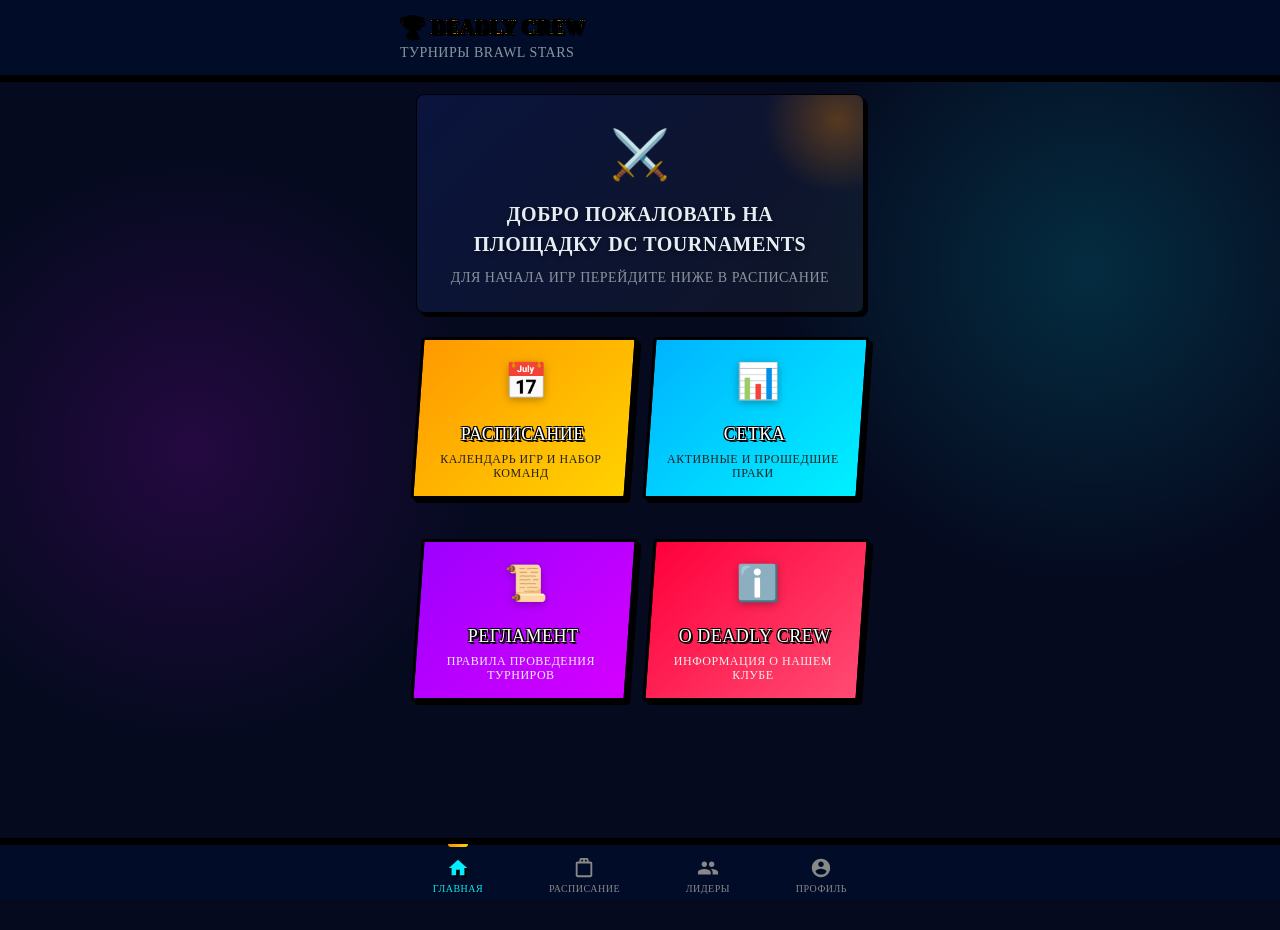
==== commit 191c9fa0: "Add files via upload" ====
--- a/index.html
+++ b/index.html
@@ -4,7 +4,7 @@
   <meta charset="UTF-8">
   <meta name="viewport" content="width=device-width, initial-scale=1.0, maximum-scale=1.0, user-scalable=no">
   <title>Deadly Crew Tournaments</title>
-  <link rel="stylesheet" href="css/style.css?v=1781714618">
+  <link rel="stylesheet" href="css/style.css?v=1781715247">
 </head>
 <body>
 
--- a/css/style.css
+++ b/css/style.css
@@ -1,10 +1,17 @@
+
+@font-face {
+  font-family: 'Nougat';
+  src: url('fonts/Nougat.woff2') format('woff2');
+  font-weight: normal;
+  font-style: normal;
+}
 /* ============================================
    BRAWL STARS TOURNAMENT - DESIGN SYSTEM
    ============================================ */
 
-@import url('https://fonts.googleapis.com/css2?family=Inter:wght@400;500;600;700&display=swap');
-@import url('https://cdn.supercell.com/fonts/supercell/fonts_supercellheadline.css');
-@import url('https://cdn.supercell.com/fonts/supercell/fonts_supercelltext_full.css');
+@import url('https://fonts.googleapis.com/css2?family=Lilita+One&family=Inter:wght@400;500;600;700&display=swap');
+
+
 
 /* --- CSS Variables --- */
 :root {
@@ -43,8 +50,8 @@
   --gradient-bronze: linear-gradient(135deg, #CD7F32, #B8860B);
 
   /* Typography */
-  --font-display: 'SupercellHeadline-Heavy', 'Lilita One', cursive;
-  --font-body: 'SupercellText-Regular', 'Inter', -apple-system, BlinkMacSystemFont, sans-serif;
+  --font-display: 'Nougat', 'Lilita One', cursive;
+  --font-body: 'Nougat', 'Inter', -apple-system, BlinkMacSystemFont, sans-serif;
 
   --text-xs: 0.75rem;
   --text-sm: 0.875rem;
@@ -1641,8 +1648,8 @@
   --radius-md: 4px;
   --radius-lg: 8px;
   --radius-xl: 12px;
-  --font-body: \'SupercellHeadline-Heavy\', \'SupercellText-Regular\', cursive;
-  --font-display: \'SupercellHeadline-Heavy\', cursive;
+  --font-body: \'Nougat\', \'Nougat\', cursive;
+  --font-display: \'Nougat\', cursive;
 }
 
 body {
@@ -1740,7 +1747,7 @@
 }
 
 .btn--primary {
-  background: var(--accent-orange) !important;
+  background: linear-gradient(180deg, #FFD200, #FF9900) !important;
   color: #000 !important;
 }
 
